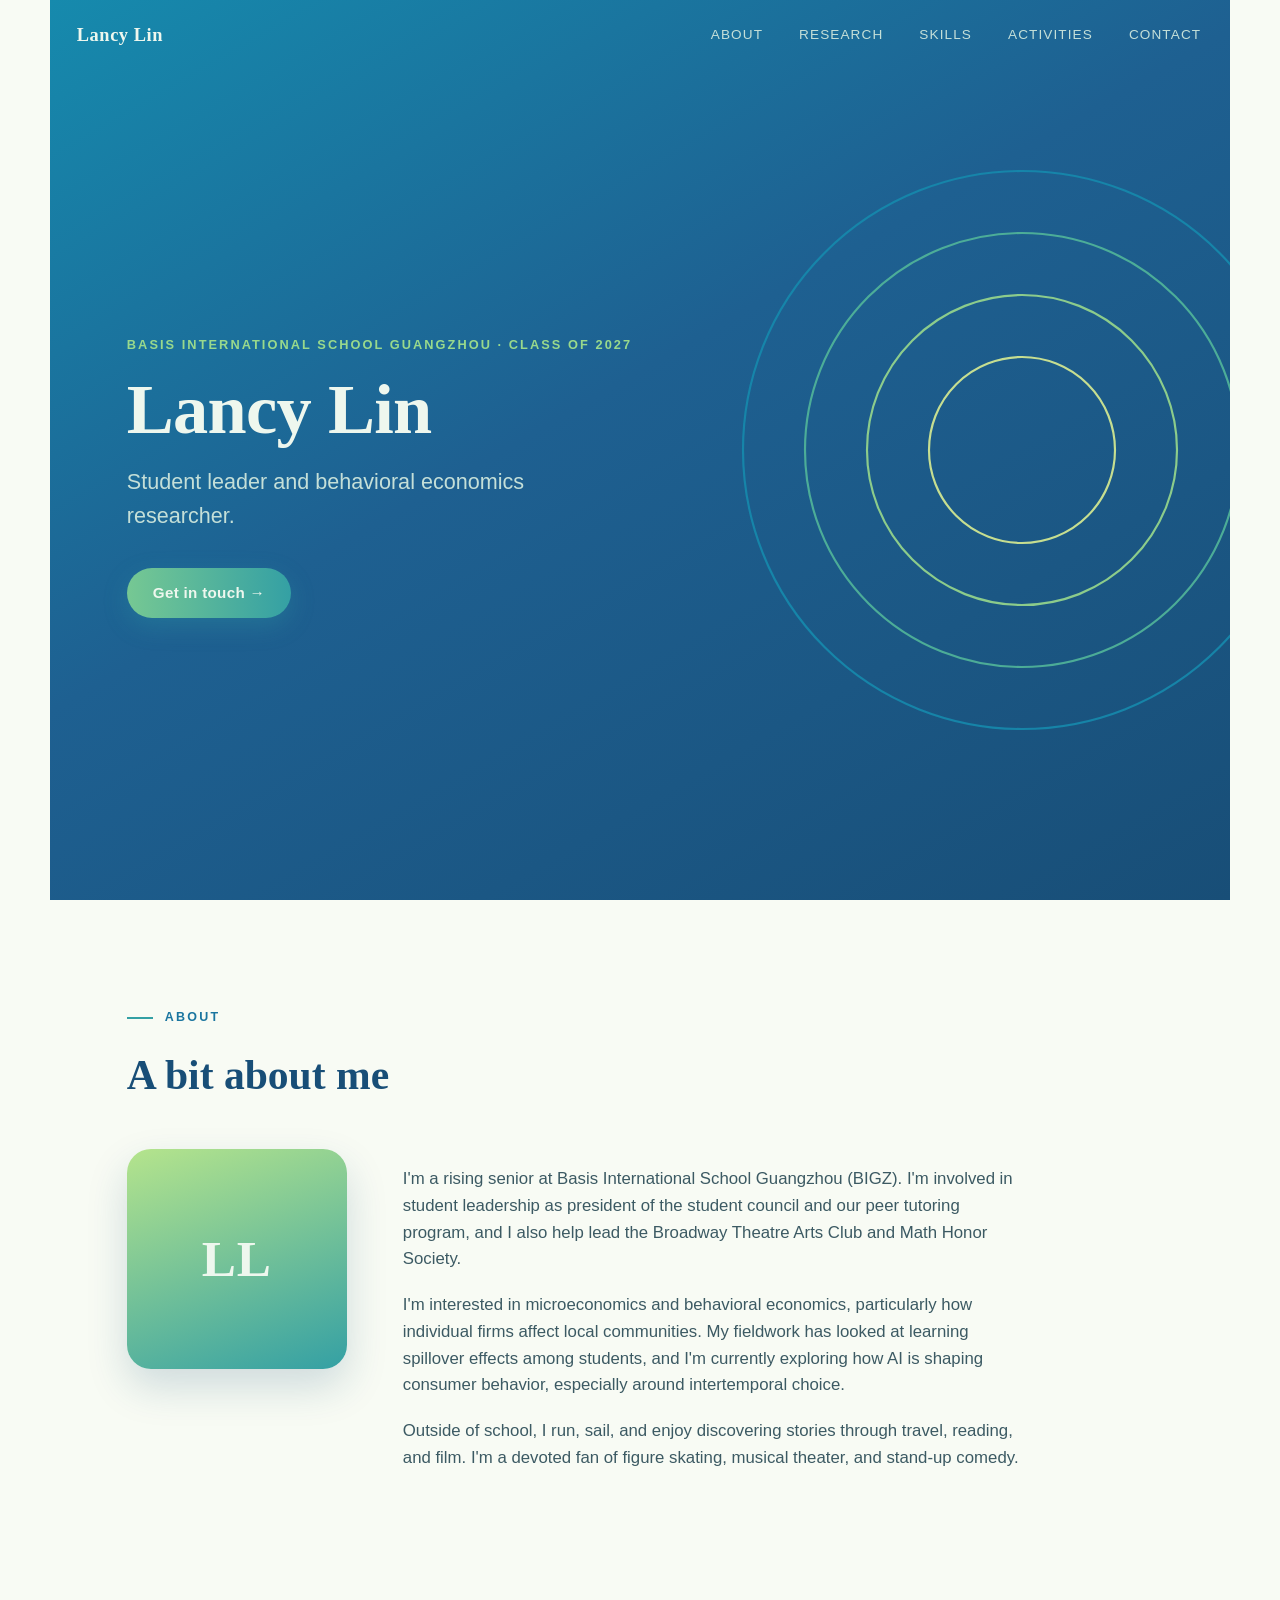
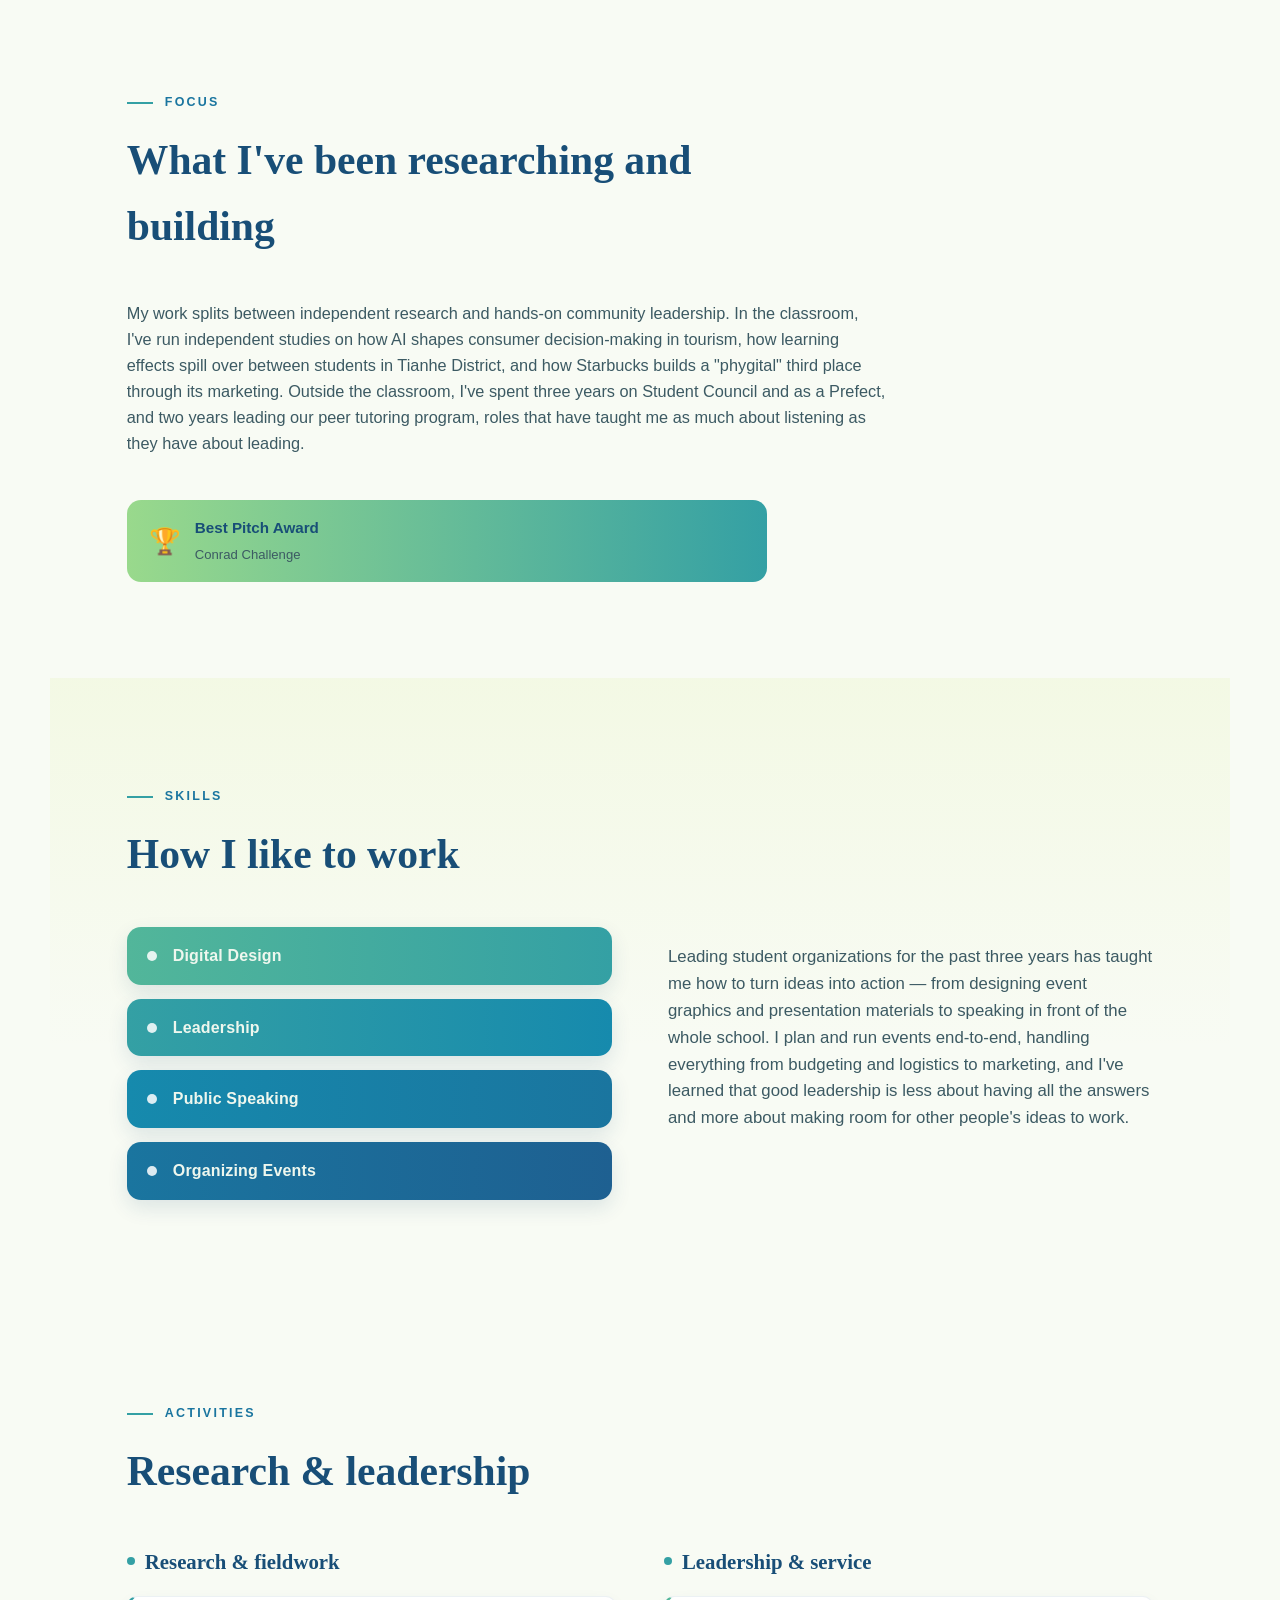
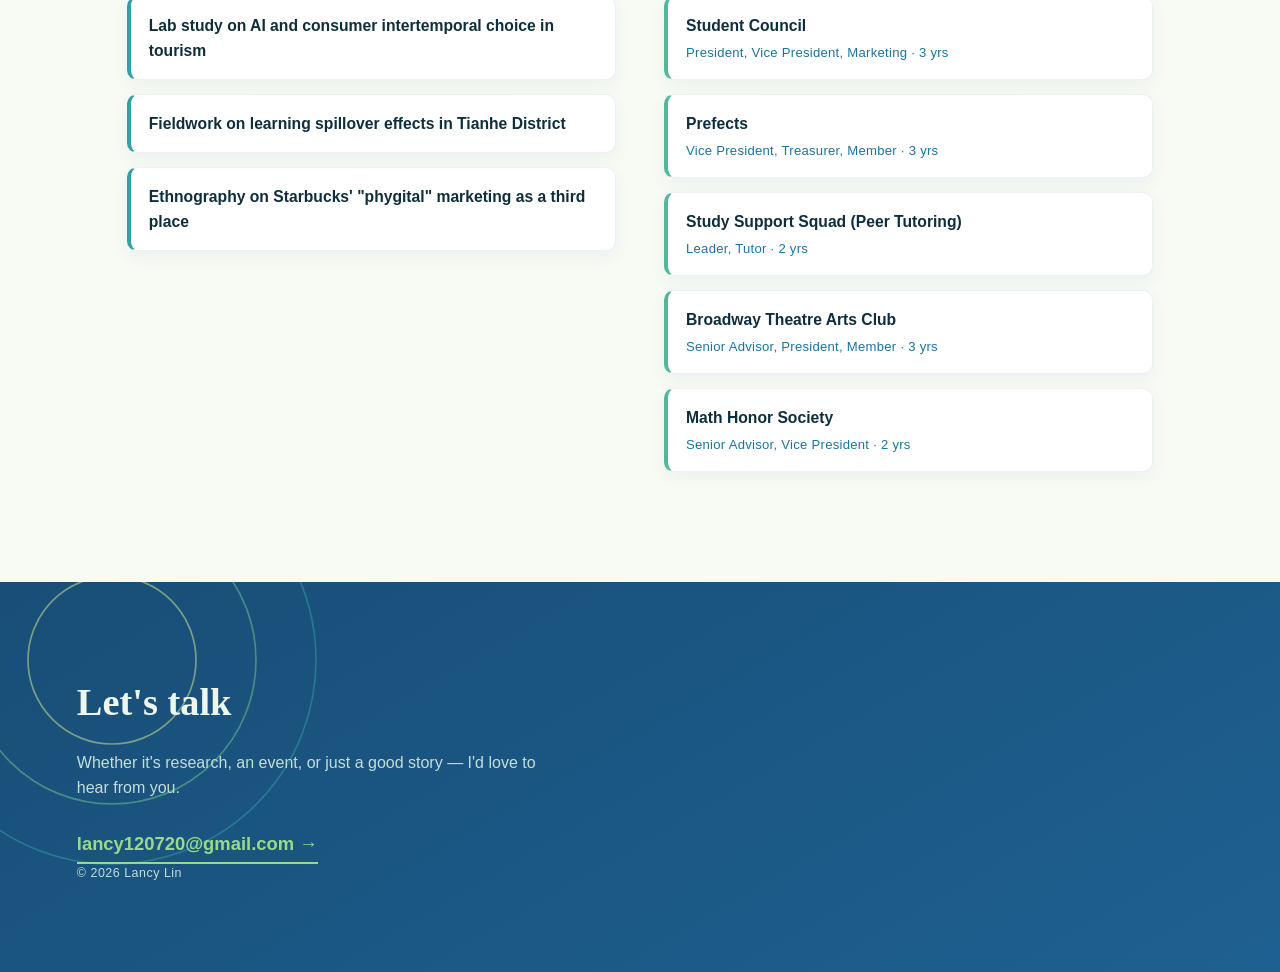
==== index.html @ 340cde4d "Add files via upload" ====
<!DOCTYPE html>
<html lang="en">
<head>
<meta charset="UTF-8">
<meta name="viewport" content="width=device-width, initial-scale=1.0">
<title>Lancy Lin</title>
<style>
  :root{
    --lime-1:#d9ed92;
    --lime-2:#b5e48c;
    --green-1:#99d98c;
    --green-2:#76c893;
    --green-3:#52b69a;
    --teal-1:#34a0a4;
    --teal-2:#168aad;
    --navy-1:#1a759f;
    --navy-2:#1e6091;
    --navy-3:#184e77;

    --bg-light:#f8fbf4;
    --text-dark:#0f2e3d;
    --text-soft:#3c5a63;
    --text-on-dark:#eef7ee;
    --text-on-dark-soft:#c4dfd8;

    --serif: Georgia, "Iowan Old Style", "Palatino Linotype", Palatino, "Times New Roman", serif;
    --sans: -apple-system, BlinkMacSystemFont, "Segoe UI", Roboto, "Helvetica Neue", Arial, sans-serif;
  }

  *{box-sizing:border-box;}
  html{scroll-behavior:smooth;}
  body{
    margin:0;
    font-family:var(--sans);
    color:var(--text-dark);
    background:var(--bg-light);
    line-height:1.6;
  }

  @media (prefers-reduced-motion: reduce){
    html{scroll-behavior:auto;}
    *{animation-duration:0.001ms !important; animation-iteration-count:1 !important; transition-duration:0.001ms !important;}
  }

  a{color:inherit;}

  /* ---------- Nav ---------- */
  header.site-nav{
    position:fixed;
    top:0; left:0; right:0;
    z-index:100;
    display:flex;
    align-items:center;
    justify-content:space-between;
    padding:18px 6vw;
    background:rgba(24,78,119,0);
    transition:background 0.35s ease, box-shadow 0.35s ease, padding 0.35s ease;
  }
  header.site-nav.scrolled{
    background:rgba(15,46,61,0.92);
    backdrop-filter:blur(6px);
    box-shadow:0 2px 18px rgba(0,0,0,0.15);
    padding:12px 6vw;
  }
  .nav-name{
    font-family:var(--serif);
    font-size:1.15rem;
    letter-spacing:0.03em;
    color:var(--text-on-dark);
    text-decoration:none;
    font-weight:700;
  }
  nav.nav-links{
    display:flex;
    gap:clamp(14px,2.5vw,32px);
  }
  nav.nav-links a{
    text-decoration:none;
    color:var(--text-on-dark-soft);
    font-size:0.85rem;
    letter-spacing:0.08em;
    text-transform:uppercase;
    padding:6px 2px;
    border-bottom:1px solid transparent;
    transition:color 0.25s ease, border-color 0.25s ease;
  }
  nav.nav-links a:hover, nav.nav-links a:focus-visible{
    color:var(--green-1);
    border-color:var(--green-1);
  }
  .nav-toggle{
    display:none;
    background:none;
    border:1px solid var(--text-on-dark-soft);
    color:var(--text-on-dark);
    border-radius:6px;
    padding:6px 10px;
    font-size:0.9rem;
    cursor:pointer;
  }

  /* ---------- Hero ---------- */
  .hero{
    position:relative;
    min-height:100vh;
    display:flex;
    align-items:center;
    overflow:hidden;
    background:linear-gradient(150deg, var(--teal-2) 0%, var(--navy-2) 45%, var(--navy-3) 100%);
    color:var(--text-on-dark);
    padding:120px 6vw 80px;
  }
  .ripple-field{
    position:absolute;
    right:-8vw;
    top:50%;
    transform:translateY(-50%);
    width:min(60vw, 620px);
    height:min(60vw, 620px);
    pointer-events:none;
    opacity:0.9;
  }
  .ripple-field svg{width:100%;height:100%;}
  .ripple{
    fill:none;
    stroke-width:1.4;
    transform-origin:center;
    animation:pulse 6s ease-in-out infinite;
  }
  @keyframes pulse{
    0%,100%{opacity:0.15; transform:scale(0.94);}
    50%{opacity:0.55; transform:scale(1.02);}
  }

  .hero-inner{
    position:relative;
    z-index:2;
    max-width:640px;
  }
  .eyebrow{
    font-size:0.8rem;
    letter-spacing:0.16em;
    text-transform:uppercase;
    color:var(--green-1);
    margin-bottom:18px;
    font-weight:600;
  }
  .hero h1{
    font-family:var(--serif);
    font-size:clamp(2.6rem, 6vw, 4.4rem);
    line-height:1.05;
    margin:0 0 18px;
    letter-spacing:-0.01em;
  }
  .hero .headline{
    font-size:clamp(1.05rem, 2vw, 1.35rem);
    color:var(--text-on-dark-soft);
    max-width:480px;
    margin:0 0 34px;
  }
  .hero-cta{
    display:inline-flex;
    align-items:center;
    gap:10px;
    background:linear-gradient(90deg, var(--green-2), var(--teal-1));
    color:var(--text-on-dark);
    text-decoration:none;
    font-weight:700;
    padding:13px 26px;
    border-radius:999px;
    font-size:0.95rem;
    letter-spacing:0.02em;
    transition:transform 0.25s ease, box-shadow 0.25s ease, background 0.25s ease;
    box-shadow:0 8px 24px rgba(52,160,164,0.28);
  }
  .hero-cta:hover, .hero-cta:focus-visible{
    background:linear-gradient(90deg, var(--teal-1), var(--navy-1));
    transform:translateY(-2px);
    box-shadow:0 12px 28px rgba(26,117,159,0.32);
  }

  /* ---------- Section shell ---------- */
  section{
    padding:96px 6vw;
    max-width:1180px;
    margin:0 auto;
  }
  .section-label{
    display:flex;
    align-items:center;
    gap:12px;
    font-size:0.78rem;
    letter-spacing:0.18em;
    text-transform:uppercase;
    color:var(--navy-1);
    font-weight:700;
    margin-bottom:14px;
  }
  .section-label::before{
    content:"";
    width:26px;
    height:2px;
    background:var(--teal-1);
    display:inline-block;
  }
  h2.section-title{
    font-family:var(--serif);
    font-size:clamp(1.9rem, 3.4vw, 2.6rem);
    margin:0 0 40px;
    color:var(--navy-3);
    max-width:640px;
  }

  .reveal{
    opacity:0;
    transform:translateY(22px);
    transition:opacity 0.7s ease, transform 0.7s ease;
  }
  .reveal.is-visible{
    opacity:1;
    transform:translateY(0);
  }

  /* ---------- About ---------- */
  .about-grid{
    display:grid;
    grid-template-columns:220px 1fr;
    gap:56px;
    align-items:start;
  }
  .photo-wrap{
    width:220px;
    height:220px;
    border-radius:24px;
    overflow:hidden;
    background:linear-gradient(160deg, var(--lime-2), var(--teal-1));
    position:relative;
    box-shadow:0 18px 40px rgba(24,78,119,0.18);
  }
  .photo-wrap img{
    width:100%;
    height:100%;
    object-fit:cover;
    display:block;
  }
  .photo-fallback{
    position:absolute;
    inset:0;
    display:flex;
    align-items:center;
    justify-content:center;
    font-family:var(--serif);
    font-size:3.2rem;
    font-weight:700;
    color:var(--text-on-dark);
    letter-spacing:0.02em;
  }
  .about-text p{
    color:var(--text-soft);
    font-size:1.05rem;
    max-width:620px;
  }
  .about-text p + p{margin-top:1.1em;}

  /* ---------- Skills ---------- */
  .skills-section{
    background:linear-gradient(180deg, rgba(217,237,146,0.16), rgba(217,237,146,0) 60%);
  }
  .skills-layout{
    display:grid;
    grid-template-columns:1fr 1fr;
    gap:56px;
    align-items:start;
  }
  .skill-chips{
    display:flex;
    flex-direction:column;
    gap:14px;
  }
  .skill-chip{
    display:flex;
    align-items:center;
    gap:16px;
    padding:16px 20px;
    border-radius:14px;
    color:var(--text-on-dark);
    font-weight:700;
    font-size:1rem;
    letter-spacing:0.01em;
    box-shadow:0 8px 20px rgba(24,78,119,0.12);
  }
  .skill-chip span.dot{
    width:10px;height:10px;border-radius:50%;
    background:rgba(255,255,255,0.85);
    flex-shrink:0;
  }
  .skill-chip:nth-child(1){background:linear-gradient(90deg, var(--green-3), var(--teal-1));}
  .skill-chip:nth-child(2){background:linear-gradient(90deg, var(--teal-1), var(--teal-2));}
  .skill-chip:nth-child(3){background:linear-gradient(90deg, var(--teal-2), var(--navy-1));}
  .skill-chip:nth-child(4){background:linear-gradient(90deg, var(--navy-1), var(--navy-2));}

  /* ---------- Research & Activities ---------- */
  .activities-cols{
    display:grid;
    grid-template-columns:1fr 1fr;
    gap:48px;
  }
  .activity-group h3{
    font-family:var(--serif);
    font-size:1.3rem;
    color:var(--navy-3);
    margin:0 0 18px;
    display:flex;
    align-items:center;
    gap:10px;
  }
  .activity-group h3::before{
    content:"";
    width:8px;height:8px;
    border-radius:50%;
    background:var(--teal-1);
    display:inline-block;
  }
  .activity-card{
    background:#fff;
    border:1px solid rgba(24,78,119,0.08);
    border-left:4px solid var(--teal-1);
    border-radius:10px;
    padding:16px 18px;
    margin-bottom:14px;
    box-shadow:0 6px 16px rgba(24,78,119,0.06);
  }
  .activity-card .title{
    font-weight:700;
    color:var(--text-dark);
    font-size:0.98rem;
  }
  .activity-card .meta{
    font-size:0.82rem;
    color:var(--navy-1);
    margin-top:4px;
    letter-spacing:0.02em;
  }
  .activities-cols .activity-group:nth-child(2) .activity-card{
    border-left-color:var(--green-3);
  }

  .badge-row{
    margin-top:36px;
    display:flex;
    align-items:center;
    gap:14px;
    background:linear-gradient(90deg, var(--green-1), var(--teal-1));
    padding:16px 22px;
    border-radius:14px;
    max-width:640px;
  }
  .badge-row .icon{
    font-size:1.6rem;
  }
  .badge-row .text strong{display:block; font-size:0.95rem; color:var(--navy-3);}
  .badge-row .text span{font-size:0.82rem; color:var(--text-soft);}

  .activities-narrative{
    color:var(--text-soft);
    font-size:1.02rem;
    max-width:760px;
    margin-bottom:44px;
  }

  /* ---------- Contact ---------- */
  footer.contact{
    background:linear-gradient(150deg, var(--navy-3), var(--navy-2));
    color:var(--text-on-dark);
    padding:90px 6vw 60px;
    position:relative;
    overflow:hidden;
  }
  footer.contact .ripple-field{
    right:auto;
    left:-10vw;
    top:20%;
    opacity:0.5;
    width:min(46vw,480px);
    height:min(46vw,480px);
  }
  .contact-inner{
    position:relative;
    z-index:2;
    max-width:640px;
  }
  footer.contact h2{
    font-family:var(--serif);
    font-size:clamp(1.8rem,3.5vw,2.4rem);
    margin:0 0 16px;
  }
  footer.contact p{
    color:var(--text-on-dark-soft);
    margin:0 0 28px;
    max-width:460px;
  }
  .email-link{
    display:inline-flex;
    align-items:center;
    gap:10px;
    font-size:1.15rem;
    font-weight:700;
    text-decoration:none;
    color:var(--green-1);
    border-bottom:2px solid var(--green-1);
    padding-bottom:4px;
    transition:color 0.25s ease, border-color 0.25s ease;
  }
  .email-link:hover, .email-link:focus-visible{
    color:var(--green-2);
    border-color:var(--green-2);
  }
  .footer-note{
    margin-top:56px;
    font-size:0.78rem;
    color:rgba(238,247,238,0.5);
    letter-spacing:0.04em;
  }

  /* ---------- Responsive ---------- */
  @media (max-width:820px){
    nav.nav-links{
      position:fixed;
      top:0; right:0;
      height:100vh;
      width:min(78vw,300px);
      background:rgba(15,46,61,0.98);
      flex-direction:column;
      justify-content:center;
      align-items:flex-start;
      gap:26px;
      padding:40px;
      transform:translateX(100%);
      transition:transform 0.35s ease;
    }
    nav.nav-links.open{transform:translateX(0);}
    nav.nav-links a{font-size:1rem;}
    .nav-toggle{display:inline-block;}
    .about-grid, .skills-layout, .activities-cols{
      grid-template-columns:1fr;
    }
    .photo-wrap{width:160px;height:160px;}
    section{padding:72px 6vw;}
  }
</style>
</head>
<body>

<header class="site-nav" id="siteNav">
  <a href="#top" class="nav-name">Lancy Lin</a>
  <button class="nav-toggle" id="navToggle" aria-label="Toggle navigation" aria-expanded="false">Menu</button>
  <nav class="nav-links" id="navLinks">
    <a href="#about">About</a>
    <a href="#research">Research</a>
    <a href="#skills">Skills</a>
    <a href="#activities">Activities</a>
    <a href="#contact">Contact</a>
  </nav>
</header>

<section class="hero" id="top">
  <div class="ripple-field" aria-hidden="true">
    <svg viewBox="0 0 400 400">
      <circle class="ripple" cx="200" cy="200" r="60" stroke="#d9ed92" style="animation-delay:0s"></circle>
      <circle class="ripple" cx="200" cy="200" r="100" stroke="#99d98c" style="animation-delay:0.6s"></circle>
      <circle class="ripple" cx="200" cy="200" r="140" stroke="#52b69a" style="animation-delay:1.2s"></circle>
      <circle class="ripple" cx="200" cy="200" r="180" stroke="#168aad" style="animation-delay:1.8s"></circle>
    </svg>
  </div>
  <div class="hero-inner">
    <p class="eyebrow">Basis International School Guangzhou &middot; Class of 2027</p>
    <h1>Lancy Lin</h1>
    <p class="headline">Student leader and behavioral economics researcher.</p>
    <a class="hero-cta" href="#contact">Get in touch &rarr;</a>
  </div>
</section>

<section id="about">
  <p class="section-label reveal">About</p>
  <h2 class="section-title reveal">A bit about me</h2>
  <div class="about-grid reveal">
    <div class="photo-wrap">
      <img id="profilePhoto" src="photo.jpg" alt="Photo of Lancy Lin"
        onerror="this.style.display='none'; document.getElementById('photoFallback').style.display='flex';">
      <div class="photo-fallback" id="photoFallback" style="display:none;">LL</div>
    </div>
    <div class="about-text">
      <p>I'm a rising senior at Basis International School Guangzhou (BIGZ). I'm involved in student leadership as president of the student council and our peer tutoring program, and I also help lead the Broadway Theatre Arts Club and Math Honor Society.</p>
      <p>I'm interested in microeconomics and behavioral economics, particularly how individual firms affect local communities. My fieldwork has looked at learning spillover effects among students, and I'm currently exploring how AI is shaping consumer behavior, especially around intertemporal choice.</p>
      <p>Outside of school, I run, sail, and enjoy discovering stories through travel, reading, and film. I'm a devoted fan of figure skating, musical theater, and stand-up comedy.</p>
    </div>
  </div>
</section>

<section id="research">
  <p class="section-label reveal">Focus</p>
  <h2 class="section-title reveal">What I've been researching and building</h2>
  <p class="activities-narrative reveal">My work splits between independent research and hands-on community leadership. In the classroom, I've run independent studies on how AI shapes consumer decision-making in tourism, how learning effects spill over between students in Tianhe District, and how Starbucks builds a "phygital" third place through its marketing. Outside the classroom, I've spent three years on Student Council and as a Prefect, and two years leading our peer tutoring program, roles that have taught me as much about listening as they have about leading.</p>
  <div class="badge-row reveal">
    <span class="icon">&#127942;</span>
    <span class="text"><strong>Best Pitch Award</strong><span>Conrad Challenge</span></span>
  </div>
</section>

<section id="skills" class="skills-section">
  <p class="section-label reveal">Skills</p>
  <h2 class="section-title reveal">How I like to work</h2>
  <div class="skills-layout reveal">
    <div class="skill-chips">
      <div class="skill-chip"><span class="dot"></span>Digital Design</div>
      <div class="skill-chip"><span class="dot"></span>Leadership</div>
      <div class="skill-chip"><span class="dot"></span>Public Speaking</div>
      <div class="skill-chip"><span class="dot"></span>Organizing Events</div>
    </div>
    <div class="about-text">
      <p>Leading student organizations for the past three years has taught me how to turn ideas into action &mdash; from designing event graphics and presentation materials to speaking in front of the whole school. I plan and run events end-to-end, handling everything from budgeting and logistics to marketing, and I've learned that good leadership is less about having all the answers and more about making room for other people's ideas to work.</p>
    </div>
  </div>
</section>

<section id="activities">
  <p class="section-label reveal">Activities</p>
  <h2 class="section-title reveal">Research &amp; leadership</h2>
  <div class="activities-cols reveal">
    <div class="activity-group">
      <h3>Research &amp; fieldwork</h3>
      <div class="activity-card">
        <div class="title">Lab study on AI and consumer intertemporal choice in tourism</div>
      </div>
      <div class="activity-card">
        <div class="title">Fieldwork on learning spillover effects in Tianhe District</div>
      </div>
      <div class="activity-card">
        <div class="title">Ethnography on Starbucks' "phygital" marketing as a third place</div>
      </div>
    </div>
    <div class="activity-group">
      <h3>Leadership &amp; service</h3>
      <div class="activity-card">
        <div class="title">Student Council</div>
        <div class="meta">President, Vice President, Marketing &middot; 3 yrs</div>
      </div>
      <div class="activity-card">
        <div class="title">Prefects</div>
        <div class="meta">Vice President, Treasurer, Member &middot; 3 yrs</div>
      </div>
      <div class="activity-card">
        <div class="title">Study Support Squad (Peer Tutoring)</div>
        <div class="meta">Leader, Tutor &middot; 2 yrs</div>
      </div>
      <div class="activity-card">
        <div class="title">Broadway Theatre Arts Club</div>
        <div class="meta">Senior Advisor, President, Member &middot; 3 yrs</div>
      </div>
      <div class="activity-card">
        <div class="title">Math Honor Society</div>
        <div class="meta">Senior Advisor, Vice President &middot; 2 yrs</div>
      </div>
    </div>
  </div>
</section>

<footer class="contact" id="contact">
  <div class="ripple-field" aria-hidden="true">
    <svg viewBox="0 0 400 400">
      <circle class="ripple" cx="200" cy="200" r="70" stroke="#d9ed92" style="animation-delay:0.3s"></circle>
      <circle class="ripple" cx="200" cy="200" r="120" stroke="#76c893" style="animation-delay:0.9s"></circle>
      <circle class="ripple" cx="200" cy="200" r="170" stroke="#34a0a4" style="animation-delay:1.5s"></circle>
    </svg>
  </div>
  <div class="contact-inner">
    <h2>Let's talk</h2>
    <p>Whether it's research, an event, or just a good story &mdash; I'd love to hear from you.</p>
    <a class="email-link" href="mailto:lancy120720@gmail.com">lancy120720@gmail.com &rarr;</a>
    <p class="footer-note">&copy; 2026 Lancy Lin</p>
  </div>
</footer>

<script>
  // Nav scroll state
  var nav = document.getElementById('siteNav');
  window.addEventListener('scroll', function(){
    if(window.scrollY > 40){
      nav.classList.add('scrolled');
    } else {
      nav.classList.remove('scrolled');
    }
  });

  // Mobile nav toggle
  var toggle = document.getElementById('navToggle');
  var links = document.getElementById('navLinks');
  toggle.addEventListener('click', function(){
    var isOpen = links.classList.toggle('open');
    toggle.setAttribute('aria-expanded', isOpen ? 'true' : 'false');
  });
  links.querySelectorAll('a').forEach(function(a){
    a.addEventListener('click', function(){
      links.classList.remove('open');
      toggle.setAttribute('aria-expanded', 'false');
    });
  });

  // Scroll reveal
  var reveals = document.querySelectorAll('.reveal');
  if('IntersectionObserver' in window){
    var observer = new IntersectionObserver(function(entries){
      entries.forEach(function(entry){
        if(entry.isIntersecting){
          entry.target.classList.add('is-visible');
          observer.unobserve(entry.target);
        }
      });
    }, {threshold:0.15});
    reveals.forEach(function(el){ observer.observe(el); });
  } else {
    reveals.forEach(function(el){ el.classList.add('is-visible'); });
  }
</script>

</body>
</html>
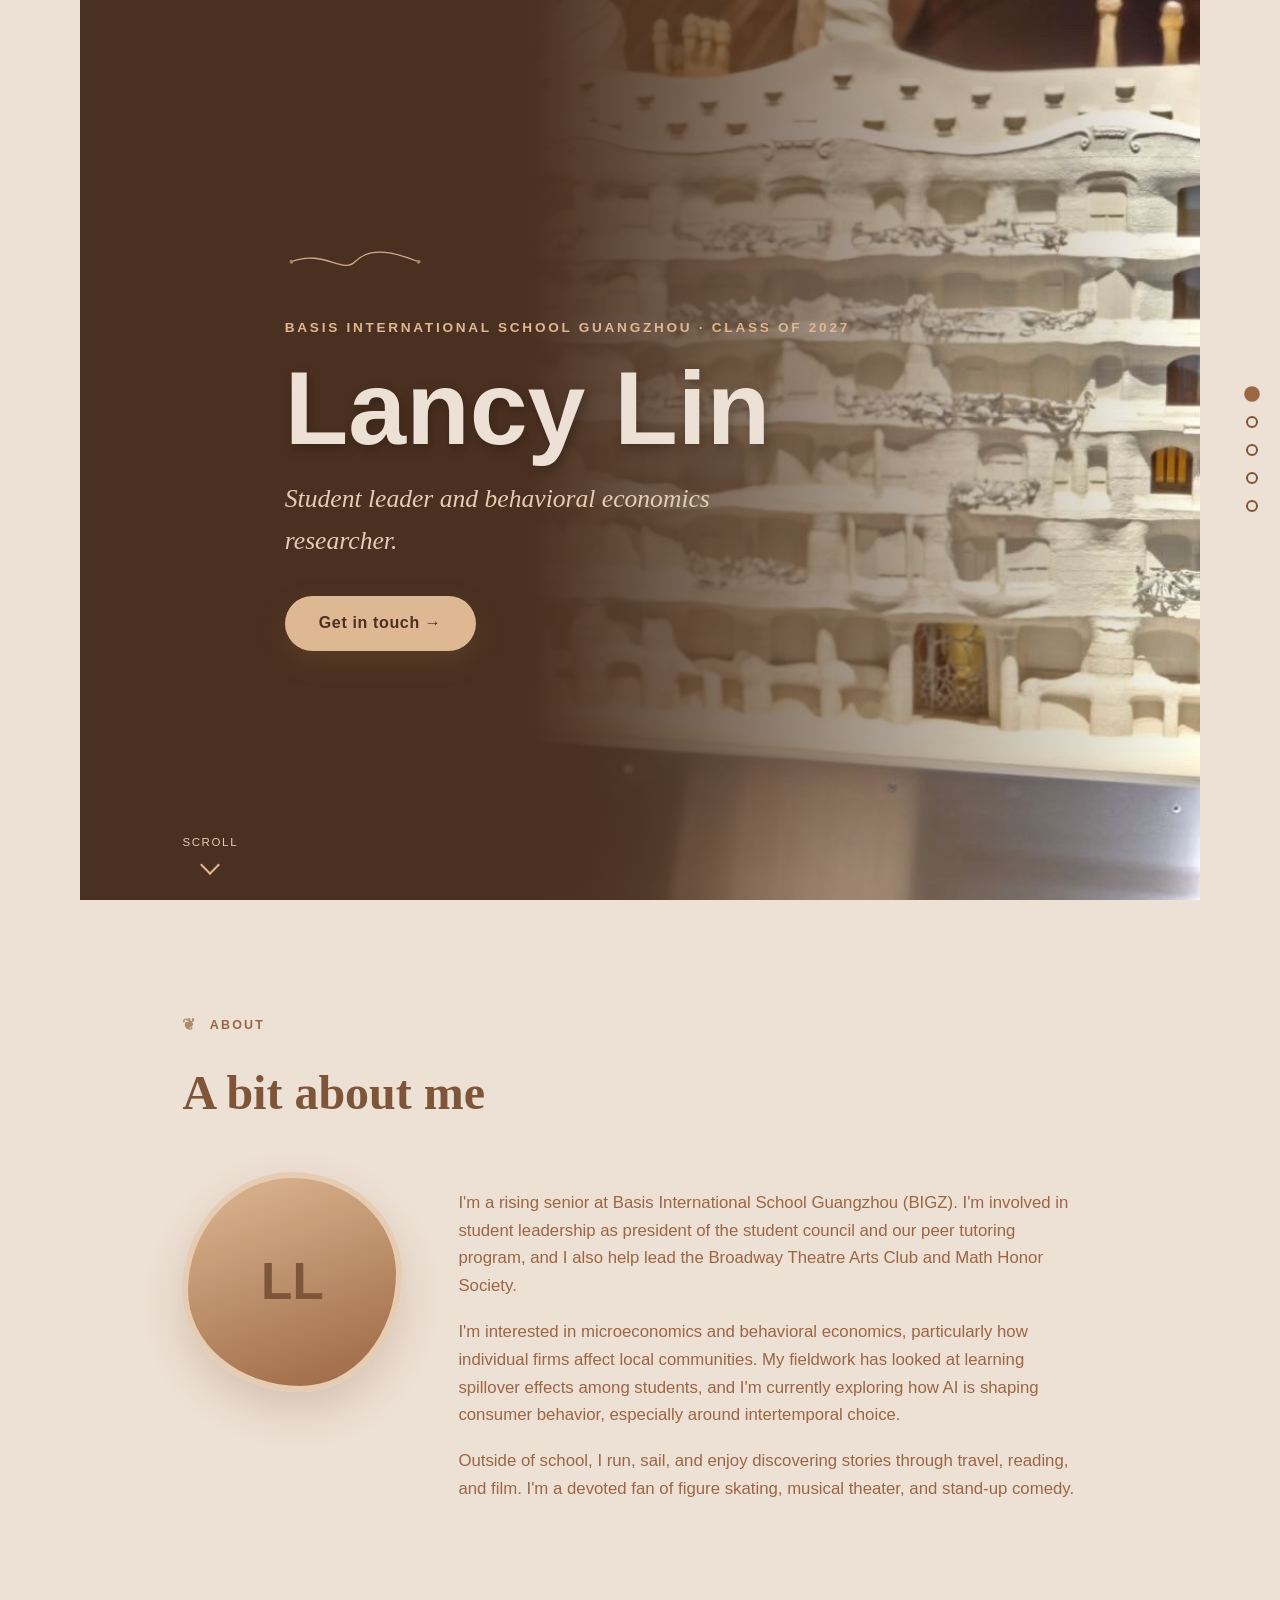
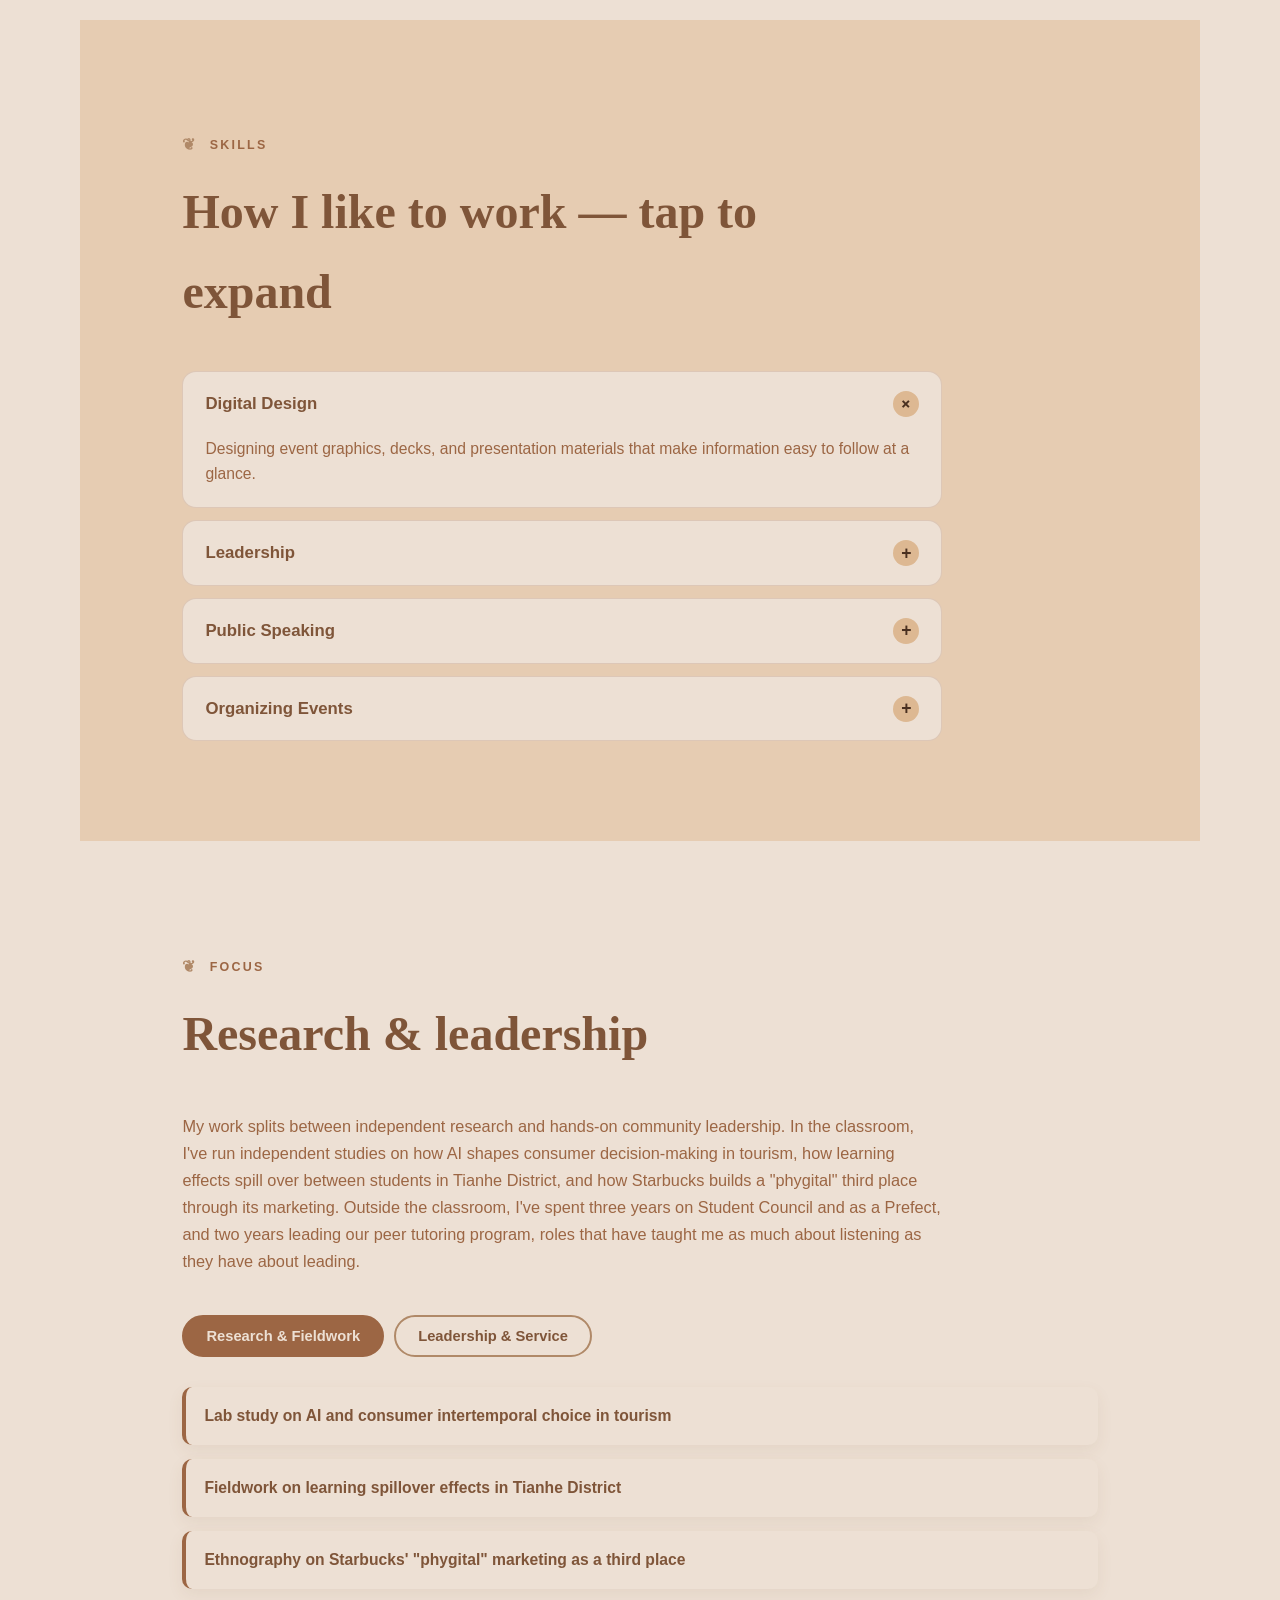
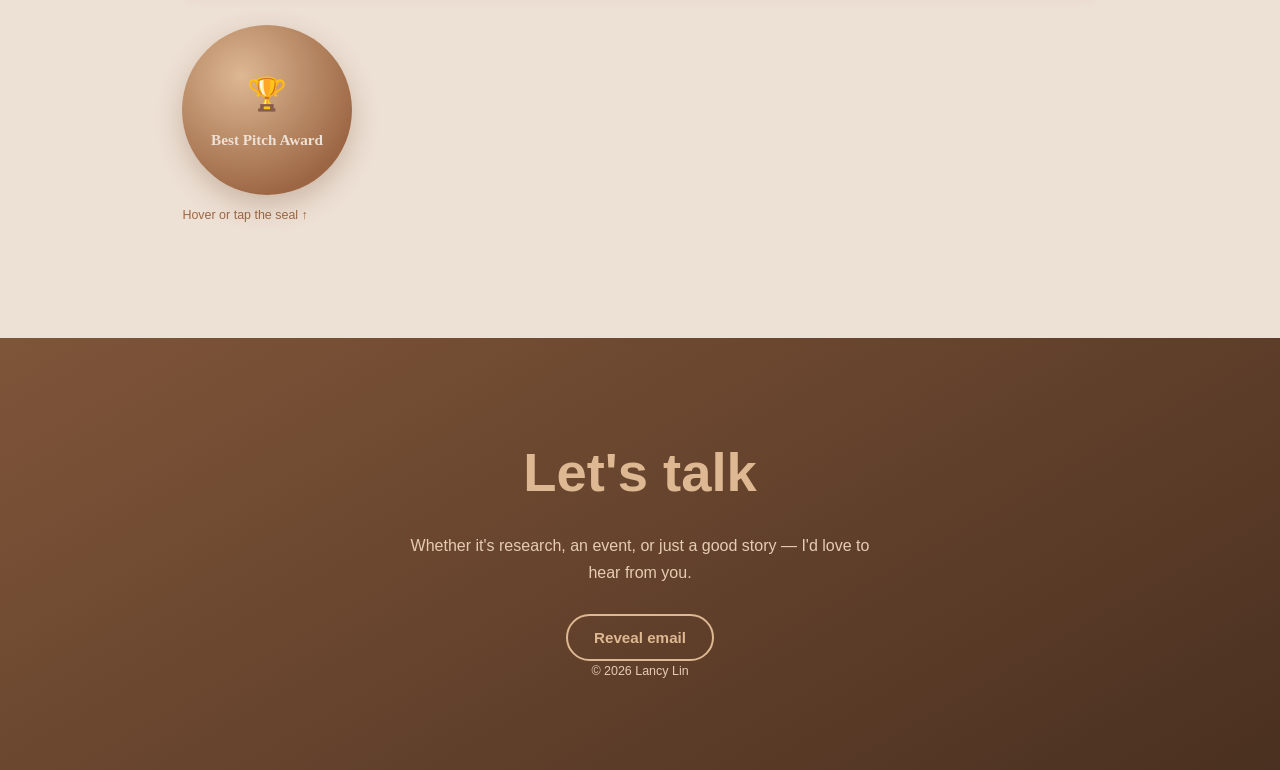
==== commit 57dfbf92: "Add files via upload" ====
--- a/index.html
+++ b/index.html
@@ -3,481 +3,436 @@
 <head>
 <meta charset="UTF-8">
 <meta name="viewport" content="width=device-width, initial-scale=1.0">
-<title>Lancy Lin</title>
+<title>Lancy Lin - Portfolio</title>
 <style>
-  :root{
-    --lime-1:#d9ed92;
-    --lime-2:#b5e48c;
-    --green-1:#99d98c;
-    --green-2:#76c893;
-    --green-3:#52b69a;
-    --teal-1:#34a0a4;
-    --teal-2:#168aad;
-    --navy-1:#1a759f;
-    --navy-2:#1e6091;
-    --navy-3:#184e77;
-
-    --bg-light:#f8fbf4;
-    --text-dark:#0f2e3d;
-    --text-soft:#3c5a63;
-    --text-on-dark:#eef7ee;
-    --text-on-dark-soft:#c4dfd8;
-
-    --serif: Georgia, "Iowan Old Style", "Palatino Linotype", Palatino, "Times New Roman", serif;
+  :root {
+    /* Color Scheme */
+    --cream: #ede0d4;
+    --parchment: #e6ccb2;
+    --gold: #ddb892;
+    --amber: #b08968;
+    --rust: #9c6644;
+    --clay: #7f5539;
+    --espresso: #7f5539; 
+    --espresso-2: #4a3020; /* Dark brown for the background blend */
+
+    --text-dark: #7f5539;
+    --text-soft: #9c6644;
+    --text-on-dark: #ede0d4;
+    --text-on-dark-soft: #e6ccb2;
+
+    --formal: "Palatino Linotype", "Book Antiqua", Palatino, Georgia, serif;
     --sans: -apple-system, BlinkMacSystemFont, "Segoe UI", Roboto, "Helvetica Neue", Arial, sans-serif;
   }
 
-  *{box-sizing:border-box;}
-  html{scroll-behavior:smooth;}
-  body{
-    margin:0;
-    font-family:var(--sans);
-    color:var(--text-dark);
-    background:var(--bg-light);
-    line-height:1.6;
-  }
-
+  * { box-sizing: border-box; }
+  html { scroll-behavior: smooth; }
+  body {
+    margin: 0;
+    font-family: var(--sans);
+    color: var(--text-dark);
+    background: var(--cream);
+    line-height: 1.65;
+  }
   @media (prefers-reduced-motion: reduce){
-    html{scroll-behavior:auto;}
-    *{animation-duration:0.001ms !important; animation-iteration-count:1 !important; transition-duration:0.001ms !important;}
-  }
-
-  a{color:inherit;}
-
-  /* ---------- Nav ---------- */
-  header.site-nav{
-    position:fixed;
-    top:0; left:0; right:0;
-    z-index:100;
-    display:flex;
-    align-items:center;
-    justify-content:space-between;
-    padding:18px 6vw;
-    background:rgba(24,78,119,0);
-    transition:background 0.35s ease, box-shadow 0.35s ease, padding 0.35s ease;
-  }
-  header.site-nav.scrolled{
-    background:rgba(15,46,61,0.92);
-    backdrop-filter:blur(6px);
-    box-shadow:0 2px 18px rgba(0,0,0,0.15);
-    padding:12px 6vw;
-  }
-  .nav-name{
-    font-family:var(--serif);
-    font-size:1.15rem;
-    letter-spacing:0.03em;
-    color:var(--text-on-dark);
-    text-decoration:none;
-    font-weight:700;
-  }
-  nav.nav-links{
-    display:flex;
-    gap:clamp(14px,2.5vw,32px);
-  }
-  nav.nav-links a{
-    text-decoration:none;
-    color:var(--text-on-dark-soft);
-    font-size:0.85rem;
-    letter-spacing:0.08em;
-    text-transform:uppercase;
-    padding:6px 2px;
-    border-bottom:1px solid transparent;
-    transition:color 0.25s ease, border-color 0.25s ease;
-  }
-  nav.nav-links a:hover, nav.nav-links a:focus-visible{
-    color:var(--green-1);
-    border-color:var(--green-1);
-  }
-  .nav-toggle{
-    display:none;
-    background:none;
-    border:1px solid var(--text-on-dark-soft);
-    color:var(--text-on-dark);
-    border-radius:6px;
-    padding:6px 10px;
-    font-size:0.9rem;
-    cursor:pointer;
+    html { scroll-behavior: auto; }
+    * { animation-duration: 0.001ms !important; animation-iteration-count: 1 !important; transition-duration: 0.001ms !important; }
+  }
+  a { color: inherit; }
+  button { font-family: inherit; }
+
+  /* ---------- Side dot nav ---------- */
+  .dot-nav {
+    position: fixed;
+    right: 22px;
+    top: 50%;
+    transform: translateY(-50%);
+    z-index: 100;
+    display: flex;
+    flex-direction: column;
+    gap: 16px;
+  }
+  .dot-nav button {
+    width: 12px; height: 12px;
+    border-radius: 50%;
+    border: 2px solid var(--clay);
+    background: transparent;
+    padding: 0;
+    cursor: pointer;
+    transition: background 0.3s ease, transform 0.3s ease, border-color 0.3s ease;
+    position: relative;
+  }
+  .dot-nav button::after {
+    content: attr(data-label);
+    position: absolute;
+    right: 22px;
+    top: 50%;
+    transform: translateY(-50%);
+    font-size: 0.72rem;
+    letter-spacing: 0.08em;
+    text-transform: uppercase;
+    color: var(--cream);
+    background: var(--clay);
+    padding: 4px 10px;
+    border-radius: 6px;
+    white-space: nowrap;
+    opacity: 0;
+    pointer-events: none;
+    transition: opacity 0.2s ease;
+    box-shadow: 0 4px 12px rgba(127, 85, 57, 0.2);
+  }
+  .dot-nav button:hover::after { opacity: 1; }
+  .dot-nav button.active {
+    background: var(--rust);
+    border-color: var(--rust);
+    transform: scale(1.3);
+  }
+  @media (max-width: 720px){
+    .dot-nav { display: none; }
   }
 
   /* ---------- Hero ---------- */
-  .hero{
-    position:relative;
-    min-height:100vh;
-    display:flex;
-    align-items:center;
-    overflow:hidden;
-    background:linear-gradient(150deg, var(--teal-2) 0%, var(--navy-2) 45%, var(--navy-3) 100%);
-    color:var(--text-on-dark);
-    padding:120px 6vw 80px;
-  }
-  .ripple-field{
-    position:absolute;
-    right:-8vw;
-    top:50%;
-    transform:translateY(-50%);
-    width:min(60vw, 620px);
-    height:min(60vw, 620px);
-    pointer-events:none;
-    opacity:0.9;
-  }
-  .ripple-field svg{width:100%;height:100%;}
-  .ripple{
-    fill:none;
-    stroke-width:1.4;
-    transform-origin:center;
-    animation:pulse 6s ease-in-out infinite;
-  }
-  @keyframes pulse{
-    0%,100%{opacity:0.15; transform:scale(0.94);}
-    50%{opacity:0.55; transform:scale(1.02);}
-  }
-
-  .hero-inner{
-    position:relative;
-    z-index:2;
-    max-width:640px;
-  }
-  .eyebrow{
-    font-size:0.8rem;
-    letter-spacing:0.16em;
-    text-transform:uppercase;
-    color:var(--green-1);
-    margin-bottom:18px;
-    font-weight:600;
-  }
-  .hero h1{
-    font-family:var(--serif);
-    font-size:clamp(2.6rem, 6vw, 4.4rem);
-    line-height:1.05;
-    margin:0 0 18px;
-    letter-spacing:-0.01em;
-  }
-  .hero .headline{
-    font-size:clamp(1.05rem, 2vw, 1.35rem);
-    color:var(--text-on-dark-soft);
-    max-width:480px;
-    margin:0 0 34px;
-  }
-  .hero-cta{
-    display:inline-flex;
-    align-items:center;
-    gap:10px;
-    background:linear-gradient(90deg, var(--green-2), var(--teal-1));
-    color:var(--text-on-dark);
-    text-decoration:none;
-    font-weight:700;
-    padding:13px 26px;
-    border-radius:999px;
-    font-size:0.95rem;
-    letter-spacing:0.02em;
-    transition:transform 0.25s ease, box-shadow 0.25s ease, background 0.25s ease;
-    box-shadow:0 8px 24px rgba(52,160,164,0.28);
-  }
-  .hero-cta:hover, .hero-cta:focus-visible{
-    background:linear-gradient(90deg, var(--teal-1), var(--navy-1));
-    transform:translateY(-2px);
-    box-shadow:0 12px 28px rgba(26,117,159,0.32);
+  .hero {
+    position: relative;
+    min-height: 100vh;
+    display: flex;
+    align-items: center;
+    justify-content: flex-start; 
+    text-align: left; 
+    overflow: hidden;
+    background-color: var(--espresso-2); /* Solid dark brown base */
+    /* Blends from solid dark brown on the left, fading out to reveal the image on the right */
+    background-image: 
+      linear-gradient(90deg, var(--espresso-2) 0%, var(--espresso-2) 40%, rgba(74, 48, 32, 0) 100%),
+      url('photo2.jpg');
+    background-size: cover;
+    background-position: center right; /* Anchors the placeholder image to the right */
+  }
+  .hero-inner {
+    position: relative;
+    z-index: 2;
+    max-width: 800px;
+    padding: 0 8vw;
+  }
+  .hero-flourish {
+    width: 140px;
+    margin: 0 0 20px 0;
+    opacity: 0.9;
+  }
+  .eyebrow {
+    font-size: 0.85rem;
+    letter-spacing: 0.2em;
+    text-transform: uppercase;
+    color: var(--gold);
+    margin-bottom: 12px;
+    font-weight: 700;
+  }
+  .hero h1 {
+    font-family: var(--sans); /* Bolded, regular (sans-serif) font */
+    font-size: clamp(3.5rem, 9vw, 6.5rem);
+    line-height: 1.1;
+    margin: 0 0 12px;
+    font-weight: 800; /* Extra bold */
+    color: var(--cream);
+    text-shadow: 2px 4px 12px rgba(0, 0, 0, 0.25);
+  }
+  .hero-sub {
+    font-family: var(--formal);
+    font-style: italic;
+    font-size: clamp(1.1rem, 2.5vw, 1.6rem);
+    color: var(--parchment);
+    max-width: 500px;
+    margin: 0 0 34px 0;
+  }
+  .hero-cta {
+    display: inline-flex;
+    align-items: center;
+    gap: 10px;
+    background: var(--gold);
+    color: var(--espresso-2);
+    text-decoration: none;
+    font-weight: 700;
+    padding: 14px 34px;
+    border-radius: 999px;
+    font-size: 1rem;
+    letter-spacing: 0.04em;
+    box-shadow: 0 10px 26px rgba(127, 85, 57, 0.3);
+    transition: transform 0.25s ease, box-shadow 0.25s ease, background 0.25s ease;
+  }
+  .hero-cta:hover, .hero-cta:focus-visible {
+    transform: translateY(-2px);
+    background: var(--cream);
+    box-shadow: 0 14px 30px rgba(127, 85, 57, 0.4);
+  }
+  .scroll-cue {
+    position: absolute;
+    bottom: 28px;
+    left: 8vw; 
+    color: var(--parchment);
+    font-size: 0.72rem;
+    letter-spacing: 0.14em;
+    text-transform: uppercase;
+    display: flex;
+    flex-direction: column;
+    align-items: center;
+    gap: 6px;
+  }
+  .scroll-cue .arrow {
+    width: 14px; height: 14px;
+    border-right: 2px solid var(--gold);
+    border-bottom: 2px solid var(--gold);
+    transform: rotate(45deg);
+    animation: bob 1.8s ease-in-out infinite;
+  }
+  @keyframes bob {
+    0%, 100% { transform: translateY(0) rotate(45deg); }
+    50% { transform: translateY(6px) rotate(45deg); }
   }
 
   /* ---------- Section shell ---------- */
-  section{
-    padding:96px 6vw;
-    max-width:1180px;
-    margin:0 auto;
-  }
-  .section-label{
-    display:flex;
-    align-items:center;
-    gap:12px;
-    font-size:0.78rem;
-    letter-spacing:0.18em;
-    text-transform:uppercase;
-    color:var(--navy-1);
-    font-weight:700;
-    margin-bottom:14px;
-  }
-  .section-label::before{
-    content:"";
-    width:26px;
-    height:2px;
-    background:var(--teal-1);
-    display:inline-block;
-  }
-  h2.section-title{
-    font-family:var(--serif);
-    font-size:clamp(1.9rem, 3.4vw, 2.6rem);
-    margin:0 0 40px;
-    color:var(--navy-3);
-    max-width:640px;
-  }
-
-  .reveal{
-    opacity:0;
-    transform:translateY(22px);
-    transition:opacity 0.7s ease, transform 0.7s ease;
-  }
-  .reveal.is-visible{
-    opacity:1;
-    transform:translateY(0);
-  }
+  section {
+    padding: 100px 8vw;
+    max-width: 1120px;
+    margin: 0 auto;
+  }
+  .section-label {
+    display: flex;
+    align-items: center;
+    gap: 12px;
+    font-size: 0.78rem;
+    letter-spacing: 0.18em;
+    text-transform: uppercase;
+    color: var(--rust);
+    font-weight: 700;
+    margin-bottom: 14px;
+  }
+  .section-label::before {
+    content: "\2766";
+    color: var(--amber);
+    font-size: 1rem;
+  }
+  h2.section-title {
+    font-family: var(--formal);
+    font-size: clamp(2.2rem, 4vw, 3rem);
+    margin: 0 0 40px;
+    color: var(--espresso);
+    max-width: 640px;
+  }
+  .reveal { opacity: 0; transform: translateY(22px); transition: opacity 0.7s ease, transform 0.7s ease; }
+  .reveal.is-visible { opacity: 1; transform: translateY(0); }
 
   /* ---------- About ---------- */
-  .about-grid{
-    display:grid;
-    grid-template-columns:220px 1fr;
-    gap:56px;
-    align-items:start;
-  }
-  .photo-wrap{
-    width:220px;
-    height:220px;
-    border-radius:24px;
-    overflow:hidden;
-    background:linear-gradient(160deg, var(--lime-2), var(--teal-1));
-    position:relative;
-    box-shadow:0 18px 40px rgba(24,78,119,0.18);
-  }
-  .photo-wrap img{
-    width:100%;
-    height:100%;
-    object-fit:cover;
-    display:block;
-  }
-  .photo-fallback{
-    position:absolute;
-    inset:0;
-    display:flex;
-    align-items:center;
-    justify-content:center;
-    font-family:var(--serif);
-    font-size:3.2rem;
-    font-weight:700;
-    color:var(--text-on-dark);
-    letter-spacing:0.02em;
-  }
-  .about-text p{
-    color:var(--text-soft);
-    font-size:1.05rem;
-    max-width:620px;
-  }
-  .about-text p + p{margin-top:1.1em;}
-
-  /* ---------- Skills ---------- */
-  .skills-section{
-    background:linear-gradient(180deg, rgba(217,237,146,0.16), rgba(217,237,146,0) 60%);
-  }
-  .skills-layout{
-    display:grid;
-    grid-template-columns:1fr 1fr;
-    gap:56px;
-    align-items:start;
-  }
-  .skill-chips{
-    display:flex;
-    flex-direction:column;
-    gap:14px;
-  }
-  .skill-chip{
-    display:flex;
-    align-items:center;
-    gap:16px;
-    padding:16px 20px;
-    border-radius:14px;
-    color:var(--text-on-dark);
-    font-weight:700;
-    font-size:1rem;
-    letter-spacing:0.01em;
-    box-shadow:0 8px 20px rgba(24,78,119,0.12);
-  }
-  .skill-chip span.dot{
-    width:10px;height:10px;border-radius:50%;
-    background:rgba(255,255,255,0.85);
-    flex-shrink:0;
-  }
-  .skill-chip:nth-child(1){background:linear-gradient(90deg, var(--green-3), var(--teal-1));}
-  .skill-chip:nth-child(2){background:linear-gradient(90deg, var(--teal-1), var(--teal-2));}
-  .skill-chip:nth-child(3){background:linear-gradient(90deg, var(--teal-2), var(--navy-1));}
-  .skill-chip:nth-child(4){background:linear-gradient(90deg, var(--navy-1), var(--navy-2));}
-
-  /* ---------- Research & Activities ---------- */
-  .activities-cols{
-    display:grid;
-    grid-template-columns:1fr 1fr;
-    gap:48px;
-  }
-  .activity-group h3{
-    font-family:var(--serif);
-    font-size:1.3rem;
-    color:var(--navy-3);
-    margin:0 0 18px;
-    display:flex;
-    align-items:center;
-    gap:10px;
-  }
-  .activity-group h3::before{
-    content:"";
-    width:8px;height:8px;
-    border-radius:50%;
-    background:var(--teal-1);
-    display:inline-block;
-  }
-  .activity-card{
-    background:#fff;
-    border:1px solid rgba(24,78,119,0.08);
-    border-left:4px solid var(--teal-1);
-    border-radius:10px;
-    padding:16px 18px;
-    margin-bottom:14px;
-    box-shadow:0 6px 16px rgba(24,78,119,0.06);
-  }
-  .activity-card .title{
-    font-weight:700;
-    color:var(--text-dark);
-    font-size:0.98rem;
-  }
-  .activity-card .meta{
-    font-size:0.82rem;
-    color:var(--navy-1);
-    margin-top:4px;
-    letter-spacing:0.02em;
-  }
-  .activities-cols .activity-group:nth-child(2) .activity-card{
-    border-left-color:var(--green-3);
-  }
-
-  .badge-row{
-    margin-top:36px;
-    display:flex;
-    align-items:center;
-    gap:14px;
-    background:linear-gradient(90deg, var(--green-1), var(--teal-1));
-    padding:16px 22px;
-    border-radius:14px;
-    max-width:640px;
-  }
-  .badge-row .icon{
-    font-size:1.6rem;
-  }
-  .badge-row .text strong{display:block; font-size:0.95rem; color:var(--navy-3);}
-  .badge-row .text span{font-size:0.82rem; color:var(--text-soft);}
-
-  .activities-narrative{
-    color:var(--text-soft);
-    font-size:1.02rem;
-    max-width:760px;
-    margin-bottom:44px;
-  }
+  .about-grid {
+    display: grid;
+    grid-template-columns: 220px 1fr;
+    gap: 56px;
+    align-items: start;
+  }
+  .photo-wrap {
+    width: 220px;
+    height: 220px;
+    border-radius: 50% 50% 46% 54% / 54% 46% 54% 46%;
+    overflow: hidden;
+    background: linear-gradient(160deg, var(--gold), var(--rust));
+    position: relative;
+    box-shadow: 0 18px 40px rgba(127, 85, 57, 0.2);
+    border: 6px solid var(--parchment);
+  }
+  .photo-wrap img { width: 100%; height: 100%; object-fit: cover; display: block; }
+  .photo-fallback {
+    position: absolute; inset: 0;
+    display: flex; align-items: center; justify-content: center;
+    font-family: var(--sans);
+    font-size: 3.2rem; font-weight: 800; color: var(--espresso);
+  }
+  .about-text p { color: var(--text-soft); font-size: 1.05rem; max-width: 620px; }
+  .about-text p + p { margin-top: 1.1em; }
+
+  /* ---------- Skills accordion ---------- */
+  .skills-section { background: var(--parchment); }
+  .skill-accordion { display: flex; flex-direction: column; gap: 12px; max-width: 760px; }
+  .skill-item {
+    background: var(--cream);
+    border: 1px solid rgba(156, 102, 68, 0.2);
+    border-radius: 14px;
+    overflow: hidden;
+  }
+  .skill-item summary {
+    list-style: none;
+    cursor: pointer;
+    display: flex;
+    align-items: center;
+    justify-content: space-between;
+    padding: 18px 22px;
+    font-weight: 700;
+    color: var(--espresso);
+    font-size: 1.05rem;
+  }
+  .skill-item summary::-webkit-details-marker { display: none; }
+  .skill-item summary .plus {
+    width: 26px; height: 26px;
+    border-radius: 50%;
+    background: var(--gold);
+    color: var(--espresso-2);
+    display: flex; align-items: center; justify-content: center;
+    font-size: 1.1rem;
+    transition: transform 0.3s ease;
+    flex-shrink: 0;
+  }
+  .skill-item[open] summary .plus { transform: rotate(45deg); }
+  .skill-item .skill-body {
+    padding: 0 22px 20px;
+    color: var(--text-soft);
+    font-size: 0.98rem;
+  }
+
+  /* ---------- Tabs: research/activities ---------- */
+  .tab-buttons { display: flex; gap: 10px; margin-bottom: 30px; flex-wrap: wrap; }
+  .tab-btn {
+    padding: 11px 22px;
+    border-radius: 999px;
+    border: 2px solid var(--amber);
+    background: transparent;
+    color: var(--clay);
+    font-weight: 700;
+    font-size: 0.92rem;
+    cursor: pointer;
+    transition: background 0.25s ease, color 0.25s ease;
+  }
+  .tab-btn.active { background: var(--rust); border-color: var(--rust); color: var(--cream); }
+  .tab-panel { display: none; }
+  .tab-panel.active { display: block; animation: fadein 0.4s ease; }
+  @keyframes fadein { from { opacity: 0; transform: translateY(8px); } to { opacity: 1; transform: translateY(0); } }
+  .activity-card {
+    background: var(--cream);
+    border-left: 4px solid var(--rust);
+    border-radius: 10px;
+    padding: 16px 18px;
+    margin-bottom: 14px;
+    box-shadow: 0 6px 16px rgba(127, 85, 57, 0.08);
+  }
+  .activity-card .title { font-weight: 700; color: var(--text-dark); font-size: 0.98rem; }
+  .activity-card .meta { font-size: 0.82rem; color: var(--rust); margin-top: 4px; }
+  .activities-narrative { color: var(--text-soft); font-size: 1.02rem; max-width: 760px; margin-bottom: 40px; }
+
+  /* ---------- Achievement seal ---------- */
+  .seal-wrap {
+    margin-top: 36px;
+    perspective: 800px;
+    width: 170px;
+    height: 170px;
+    cursor: pointer;
+  }
+  .seal-inner {
+    position: relative;
+    width: 100%; height: 100%;
+    transition: transform 0.7s cubic-bezier(.4, .2, .2, 1);
+    transform-style: preserve-3d;
+  }
+  .seal-wrap:hover .seal-inner, .seal-wrap:focus-visible .seal-inner { transform: rotateY(180deg); }
+  .seal-face {
+    position: absolute; inset: 0;
+    border-radius: 50%;
+    display: flex; flex-direction: column; align-items: center; justify-content: center;
+    backface-visibility: hidden;
+    text-align: center;
+    padding: 10px;
+  }
+  .seal-front {
+    background: radial-gradient(circle at 35% 30%, var(--gold), var(--rust) 75%);
+    color: var(--cream);
+    font-family: var(--formal);
+    font-weight: 700;
+    box-shadow: 0 10px 26px rgba(127, 85, 57, 0.3);
+    font-size: 0.95rem;
+  }
+  .seal-front .icon { font-size: 2rem; margin-bottom: 6px; }
+  .seal-back {
+    background: var(--espresso);
+    color: var(--text-on-dark);
+    transform: rotateY(180deg);
+    font-size: 0.85rem;
+    padding: 18px;
+    border: 4px solid var(--gold);
+  }
+  .seal-back strong { display: block; color: var(--gold); font-size: 0.95rem; margin-bottom: 4px; }
+  .seal-hint { font-size: 0.78rem; color: var(--text-soft); margin-top: 10px; }
 
   /* ---------- Contact ---------- */
-  footer.contact{
-    background:linear-gradient(150deg, var(--navy-3), var(--navy-2));
-    color:var(--text-on-dark);
-    padding:90px 6vw 60px;
-    position:relative;
-    overflow:hidden;
-  }
-  footer.contact .ripple-field{
-    right:auto;
-    left:-10vw;
-    top:20%;
-    opacity:0.5;
-    width:min(46vw,480px);
-    height:min(46vw,480px);
-  }
-  .contact-inner{
-    position:relative;
-    z-index:2;
-    max-width:640px;
-  }
-  footer.contact h2{
-    font-family:var(--serif);
-    font-size:clamp(1.8rem,3.5vw,2.4rem);
-    margin:0 0 16px;
-  }
-  footer.contact p{
-    color:var(--text-on-dark-soft);
-    margin:0 0 28px;
-    max-width:460px;
-  }
-  .email-link{
-    display:inline-flex;
-    align-items:center;
-    gap:10px;
-    font-size:1.15rem;
-    font-weight:700;
-    text-decoration:none;
-    color:var(--green-1);
-    border-bottom:2px solid var(--green-1);
-    padding-bottom:4px;
-    transition:color 0.25s ease, border-color 0.25s ease;
-  }
-  .email-link:hover, .email-link:focus-visible{
-    color:var(--green-2);
-    border-color:var(--green-2);
-  }
-  .footer-note{
-    margin-top:56px;
-    font-size:0.78rem;
-    color:rgba(238,247,238,0.5);
-    letter-spacing:0.04em;
-  }
-
-  /* ---------- Responsive ---------- */
-  @media (max-width:820px){
-    nav.nav-links{
-      position:fixed;
-      top:0; right:0;
-      height:100vh;
-      width:min(78vw,300px);
-      background:rgba(15,46,61,0.98);
-      flex-direction:column;
-      justify-content:center;
-      align-items:flex-start;
-      gap:26px;
-      padding:40px;
-      transform:translateX(100%);
-      transition:transform 0.35s ease;
+  footer.contact {
+    background: linear-gradient(150deg, var(--espresso), var(--espresso-2));
+    color: var(--text-on-dark);
+    padding: 90px 8vw 60px;
+    text-align: center;
+  }
+  footer.contact h2 {
+    font-family: var(--sans);
+    font-size: clamp(2.4rem, 5vw, 3.4rem);
+    margin: 0 0 16px;
+    color: var(--gold);
+    font-weight: 800;
+  }
+  footer.contact p { color: var(--text-on-dark-soft); margin: 0 0 28px; max-width: 460px; margin-left: auto; margin-right: auto; }
+  .reveal-btn {
+    display: inline-flex; align-items: center; gap: 10px;
+    background: transparent;
+    border: 2px solid var(--gold);
+    color: var(--gold);
+    padding: 13px 26px;
+    border-radius: 999px;
+    font-weight: 700;
+    font-size: 0.95rem;
+    cursor: pointer;
+    transition: background 0.25s ease, color 0.25s ease;
+  }
+  .reveal-btn:hover, .reveal-btn:focus-visible { background: var(--gold); color: var(--espresso-2); }
+  .email-shown {
+    margin-top: 18px;
+    font-size: 1.1rem;
+    font-weight: 700;
+    color: var(--parchment);
+  }
+  .email-shown a { text-decoration: none; border-bottom: 1px solid var(--gold); color: var(--parchment); }
+  .copy-note { font-size: 0.78rem; color: var(--text-on-dark-soft); margin-top: 6px; }
+  .footer-note { margin-top: 50px; font-size: 0.78rem; color: rgba(237, 224, 212, 0.45); }
+
+  @media (max-width: 820px){
+    .about-grid { grid-template-columns: 1fr; }
+    .photo-wrap { width: 160px; height: 160px; }
+    section { padding: 76px 8vw; }
+    .hero-inner { padding: 0 6vw; }
+    /* Adjusting background on mobile to ensure text remains readable */
+    .hero {
+      background-image: 
+        linear-gradient(90deg, var(--espresso-2) 0%, var(--espresso-2) 65%, rgba(74, 48, 32, 0) 100%),
+        url('photo2.jpg');
     }
-    nav.nav-links.open{transform:translateX(0);}
-    nav.nav-links a{font-size:1rem;}
-    .nav-toggle{display:inline-block;}
-    .about-grid, .skills-layout, .activities-cols{
-      grid-template-columns:1fr;
-    }
-    .photo-wrap{width:160px;height:160px;}
-    section{padding:72px 6vw;}
   }
 </style>
 </head>
 <body>
 
-<header class="site-nav" id="siteNav">
-  <a href="#top" class="nav-name">Lancy Lin</a>
-  <button class="nav-toggle" id="navToggle" aria-label="Toggle navigation" aria-expanded="false">Menu</button>
-  <nav class="nav-links" id="navLinks">
-    <a href="#about">About</a>
-    <a href="#research">Research</a>
-    <a href="#skills">Skills</a>
-    <a href="#activities">Activities</a>
-    <a href="#contact">Contact</a>
-  </nav>
-</header>
-
-<section class="hero" id="top">
-  <div class="ripple-field" aria-hidden="true">
-    <svg viewBox="0 0 400 400">
-      <circle class="ripple" cx="200" cy="200" r="60" stroke="#d9ed92" style="animation-delay:0s"></circle>
-      <circle class="ripple" cx="200" cy="200" r="100" stroke="#99d98c" style="animation-delay:0.6s"></circle>
-      <circle class="ripple" cx="200" cy="200" r="140" stroke="#52b69a" style="animation-delay:1.2s"></circle>
-      <circle class="ripple" cx="200" cy="200" r="180" stroke="#168aad" style="animation-delay:1.8s"></circle>
+<nav class="dot-nav" id="dotNav">
+  <button data-target="hero" data-label="Top" class="active"></button>
+  <button data-target="about" data-label="About"></button>
+  <button data-target="skills" data-label="Skills"></button>
+  <button data-target="work" data-label="Work"></button>
+  <button data-target="contact" data-label="Contact"></button>
+</nav>
+
+<section class="hero" id="hero">
+  <div class="hero-inner">
+    <svg class="hero-flourish" viewBox="0 0 220 40" aria-hidden="true">
+      <path d="M10 20 C 60 0, 90 40, 110 20 S 160 0, 210 20" fill="none" stroke="#ddb892" stroke-width="2"/>
+      <circle cx="10" cy="20" r="3" fill="#b08968"/>
+      <circle cx="210" cy="20" r="3" fill="#b08968"/>
     </svg>
-  </div>
-  <div class="hero-inner">
     <p class="eyebrow">Basis International School Guangzhou &middot; Class of 2027</p>
     <h1>Lancy Lin</h1>
-    <p class="headline">Student leader and behavioral economics researcher.</p>
+    <p class="hero-sub">Student leader and behavioral economics researcher.</p>
     <a class="hero-cta" href="#contact">Get in touch &rarr;</a>
   </div>
+  <div class="scroll-cue"><span>Scroll</span><span class="arrow"></span></div>
 </section>
 
 <section id="about">
@@ -485,7 +440,7 @@
   <h2 class="section-title reveal">A bit about me</h2>
   <div class="about-grid reveal">
     <div class="photo-wrap">
-      <img id="profilePhoto" src="photo.jpg" alt="Photo of Lancy Lin"
+      <img id="profilePhoto" src="photo.jpg" alt="Photo"
         onerror="this.style.display='none'; document.getElementById('photoFallback').style.display='flex';">
       <div class="photo-fallback" id="photoFallback" style="display:none;">LL</div>
     </div>
@@ -497,116 +452,107 @@
   </div>
 </section>
 
-<section id="research">
-  <p class="section-label reveal">Focus</p>
-  <h2 class="section-title reveal">What I've been researching and building</h2>
-  <p class="activities-narrative reveal">My work splits between independent research and hands-on community leadership. In the classroom, I've run independent studies on how AI shapes consumer decision-making in tourism, how learning effects spill over between students in Tianhe District, and how Starbucks builds a "phygital" third place through its marketing. Outside the classroom, I've spent three years on Student Council and as a Prefect, and two years leading our peer tutoring program, roles that have taught me as much about listening as they have about leading.</p>
-  <div class="badge-row reveal">
-    <span class="icon">&#127942;</span>
-    <span class="text"><strong>Best Pitch Award</strong><span>Conrad Challenge</span></span>
+<section id="skills" class="skills-section">
+  <p class="section-label reveal">Skills</p>
+  <h2 class="section-title reveal">How I like to work &mdash; tap to expand</h2>
+  <div class="skill-accordion reveal">
+    <details class="skill-item" open>
+      <summary>Digital Design <span class="plus">+</span></summary>
+      <div class="skill-body">Designing event graphics, decks, and presentation materials that make information easy to follow at a glance.</div>
+    </details>
+    <details class="skill-item">
+      <summary>Leadership <span class="plus">+</span></summary>
+      <div class="skill-body">Three years leading student organizations have taught me that good leadership is less about having all the answers and more about making room for other people's ideas to work.</div>
+    </details>
+    <details class="skill-item">
+      <summary>Public Speaking <span class="plus">+</span></summary>
+      <div class="skill-body">Comfortable speaking in front of the whole school, whether presenting research, running a meeting, or introducing an event.</div>
+    </details>
+    <details class="skill-item">
+      <summary>Organizing Events <span class="plus">+</span></summary>
+      <div class="skill-body">Handling events end-to-end &mdash; budgeting, logistics, and marketing &mdash; so things run smoothly from planning to the day itself.</div>
+    </details>
   </div>
 </section>
 
-<section id="skills" class="skills-section">
-  <p class="section-label reveal">Skills</p>
-  <h2 class="section-title reveal">How I like to work</h2>
-  <div class="skills-layout reveal">
-    <div class="skill-chips">
-      <div class="skill-chip"><span class="dot"></span>Digital Design</div>
-      <div class="skill-chip"><span class="dot"></span>Leadership</div>
-      <div class="skill-chip"><span class="dot"></span>Public Speaking</div>
-      <div class="skill-chip"><span class="dot"></span>Organizing Events</div>
+<section id="work">
+  <p class="section-label reveal">Focus</p>
+  <h2 class="section-title reveal">Research &amp; leadership</h2>
+  <p class="activities-narrative reveal">My work splits between independent research and hands-on community leadership. In the classroom, I've run independent studies on how AI shapes consumer decision-making in tourism, how learning effects spill over between students in Tianhe District, and how Starbucks builds a "phygital" third place through its marketing. Outside the classroom, I've spent three years on Student Council and as a Prefect, and two years leading our peer tutoring program, roles that have taught me as much about listening as they have about leading.</p>
+
+  <div class="reveal">
+    <div class="tab-buttons">
+      <button class="tab-btn active" data-tab="research">Research &amp; Fieldwork</button>
+      <button class="tab-btn" data-tab="leadership">Leadership &amp; Service</button>
     </div>
-    <div class="about-text">
-      <p>Leading student organizations for the past three years has taught me how to turn ideas into action &mdash; from designing event graphics and presentation materials to speaking in front of the whole school. I plan and run events end-to-end, handling everything from budgeting and logistics to marketing, and I've learned that good leadership is less about having all the answers and more about making room for other people's ideas to work.</p>
+
+    <div class="tab-panel active" id="tab-research">
+      <div class="activity-card"><div class="title">Lab study on AI and consumer intertemporal choice in tourism</div></div>
+      <div class="activity-card"><div class="title">Fieldwork on learning spillover effects in Tianhe District</div></div>
+      <div class="activity-card"><div class="title">Ethnography on Starbucks' "phygital" marketing as a third place</div></div>
+    </div>
+
+    <div class="tab-panel" id="tab-leadership">
+      <div class="activity-card"><div class="title">Student Council</div><div class="meta">President, Vice President, Marketing &middot; 3 yrs</div></div>
+      <div class="activity-card"><div class="title">Prefects</div><div class="meta">Vice President, Treasurer, Member &middot; 3 yrs</div></div>
+      <div class="activity-card"><div class="title">Study Support Squad (Peer Tutoring)</div><div class="meta">Leader, Tutor &middot; 2 yrs</div></div>
+      <div class="activity-card"><div class="title">Broadway Theatre Arts Club</div><div class="meta">Senior Advisor, President, Member &middot; 3 yrs</div></div>
+      <div class="activity-card"><div class="title">Math Honor Society</div><div class="meta">Senior Advisor, Vice President &middot; 2 yrs</div></div>
     </div>
   </div>
-</section>
-
-<section id="activities">
-  <p class="section-label reveal">Activities</p>
-  <h2 class="section-title reveal">Research &amp; leadership</h2>
-  <div class="activities-cols reveal">
-    <div class="activity-group">
-      <h3>Research &amp; fieldwork</h3>
-      <div class="activity-card">
-        <div class="title">Lab study on AI and consumer intertemporal choice in tourism</div>
+
+  <div class="seal-wrap reveal" tabindex="0" id="sealWrap">
+    <div class="seal-inner">
+      <div class="seal-face seal-front">
+        <div class="icon">&#127942;</div>
+        Best Pitch Award
       </div>
-      <div class="activity-card">
-        <div class="title">Fieldwork on learning spillover effects in Tianhe District</div>
-      </div>
-      <div class="activity-card">
-        <div class="title">Ethnography on Starbucks' "phygital" marketing as a third place</div>
-      </div>
-    </div>
-    <div class="activity-group">
-      <h3>Leadership &amp; service</h3>
-      <div class="activity-card">
-        <div class="title">Student Council</div>
-        <div class="meta">President, Vice President, Marketing &middot; 3 yrs</div>
-      </div>
-      <div class="activity-card">
-        <div class="title">Prefects</div>
-        <div class="meta">Vice President, Treasurer, Member &middot; 3 yrs</div>
-      </div>
-      <div class="activity-card">
-        <div class="title">Study Support Squad (Peer Tutoring)</div>
-        <div class="meta">Leader, Tutor &middot; 2 yrs</div>
-      </div>
-      <div class="activity-card">
-        <div class="title">Broadway Theatre Arts Club</div>
-        <div class="meta">Senior Advisor, President, Member &middot; 3 yrs</div>
-      </div>
-      <div class="activity-card">
-        <div class="title">Math Honor Society</div>
-        <div class="meta">Senior Advisor, Vice President &middot; 2 yrs</div>
+      <div class="seal-face seal-back">
+        <strong>Conrad Challenge</strong>
+        Awarded for a separate pitch presentation &mdash; a recognition of the idea, not tied to any single research project above.
       </div>
     </div>
   </div>
+  <p class="seal-hint">Hover or tap the seal &uarr;</p>
 </section>
 
 <footer class="contact" id="contact">
-  <div class="ripple-field" aria-hidden="true">
-    <svg viewBox="0 0 400 400">
-      <circle class="ripple" cx="200" cy="200" r="70" stroke="#d9ed92" style="animation-delay:0.3s"></circle>
-      <circle class="ripple" cx="200" cy="200" r="120" stroke="#76c893" style="animation-delay:0.9s"></circle>
-      <circle class="ripple" cx="200" cy="200" r="170" stroke="#34a0a4" style="animation-delay:1.5s"></circle>
-    </svg>
+  <h2>Let's talk</h2>
+  <p>Whether it's research, an event, or just a good story &mdash; I'd love to hear from you.</p>
+  <button class="reveal-btn" id="revealEmailBtn">Reveal email</button>
+  <div id="emailBox" style="display:none;">
+    <p class="email-shown"><a href="mailto:lancy120720@gmail.com" id="emailLink">lancy120720@gmail.com</a></p>
+    <button class="reveal-btn" id="copyBtn" style="padding:8px 18px; font-size:0.82rem;">Copy email</button>
+    <p class="copy-note" id="copyNote" style="display:none;">Copied!</p>
   </div>
-  <div class="contact-inner">
-    <h2>Let's talk</h2>
-    <p>Whether it's research, an event, or just a good story &mdash; I'd love to hear from you.</p>
-    <a class="email-link" href="mailto:lancy120720@gmail.com">lancy120720@gmail.com &rarr;</a>
-    <p class="footer-note">&copy; 2026 Lancy Lin</p>
-  </div>
+  <p class="footer-note">&copy; 2026 Lancy Lin</p>
 </footer>
 
 <script>
-  // Nav scroll state
-  var nav = document.getElementById('siteNav');
-  window.addEventListener('scroll', function(){
-    if(window.scrollY > 40){
-      nav.classList.add('scrolled');
-    } else {
-      nav.classList.remove('scrolled');
-    }
-  });
-
-  // Mobile nav toggle
-  var toggle = document.getElementById('navToggle');
-  var links = document.getElementById('navLinks');
-  toggle.addEventListener('click', function(){
-    var isOpen = links.classList.toggle('open');
-    toggle.setAttribute('aria-expanded', isOpen ? 'true' : 'false');
-  });
-  links.querySelectorAll('a').forEach(function(a){
-    a.addEventListener('click', function(){
-      links.classList.remove('open');
-      toggle.setAttribute('aria-expanded', 'false');
+  // Scrollspy dot nav
+  var dots = document.querySelectorAll('.dot-nav button');
+  var sections = Array.from(dots).map(function(d){ return document.getElementById(d.dataset.target); });
+  dots.forEach(function(dot){
+    dot.addEventListener('click', function(){
+      var target = document.getElementById(dot.dataset.target);
+      if(target){ target.scrollIntoView({behavior:'smooth'}); }
     });
   });
-
-  // Scroll reveal
+  if('IntersectionObserver' in window){
+    var spy = new IntersectionObserver(function(entries){
+      entries.forEach(function(entry){
+        if(entry.isIntersecting){
+          var id = entry.target.id;
+          dots.forEach(function(dot){
+            dot.classList.toggle('active', dot.dataset.target === id);
+          });
+        }
+      });
+    }, {threshold:0.4});
+    sections.forEach(function(sec){ if(sec) spy.observe(sec); });
+  }
+
+  // Reveal on scroll
   var reveals = document.querySelectorAll('.reveal');
   if('IntersectionObserver' in window){
     var observer = new IntersectionObserver(function(entries){
@@ -621,7 +567,46 @@
   } else {
     reveals.forEach(function(el){ el.classList.add('is-visible'); });
   }
+
+  // Tabs
+  var tabBtns = document.querySelectorAll('.tab-btn');
+  tabBtns.forEach(function(btn){
+    btn.addEventListener('click', function(){
+      tabBtns.forEach(function(b){ b.classList.remove('active'); });
+      document.querySelectorAll('.tab-panel').forEach(function(p){ p.classList.remove('active'); });
+      btn.classList.add('active');
+      document.getElementById('tab-' + btn.dataset.tab).classList.add('active');
+    });
+  });
+
+  // Seal keyboard support
+  var seal = document.getElementById('sealWrap');
+  seal.addEventListener('keydown', function(e){
+    if(e.key === 'Enter' || e.key === ' '){
+      seal.querySelector('.seal-inner').style.transform =
+        seal.querySelector('.seal-inner').style.transform === 'rotateY(180deg)' ? '' : 'rotateY(180deg)';
+    }
+  });
+
+  // Email reveal + copy
+  document.getElementById('revealEmailBtn').addEventListener('click', function(){
+    document.getElementById('emailBox').style.display = 'block';
+    this.style.display = 'none';
+  });
+  document.getElementById('copyBtn').addEventListener('click', function(){
+    var email = 'lancy120720@gmail.com';
+    var note = document.getElementById('copyNote');
+    function showNote(){
+      note.style.display = 'block';
+      setTimeout(function(){ note.style.display = 'none'; }, 1800);
+    }
+    if(navigator.clipboard){
+      navigator.clipboard.writeText(email).then(showNote).catch(showNote);
+    } else {
+      showNote();
+    }
+  });
 </script>
 
 </body>
-</html>
+</html>
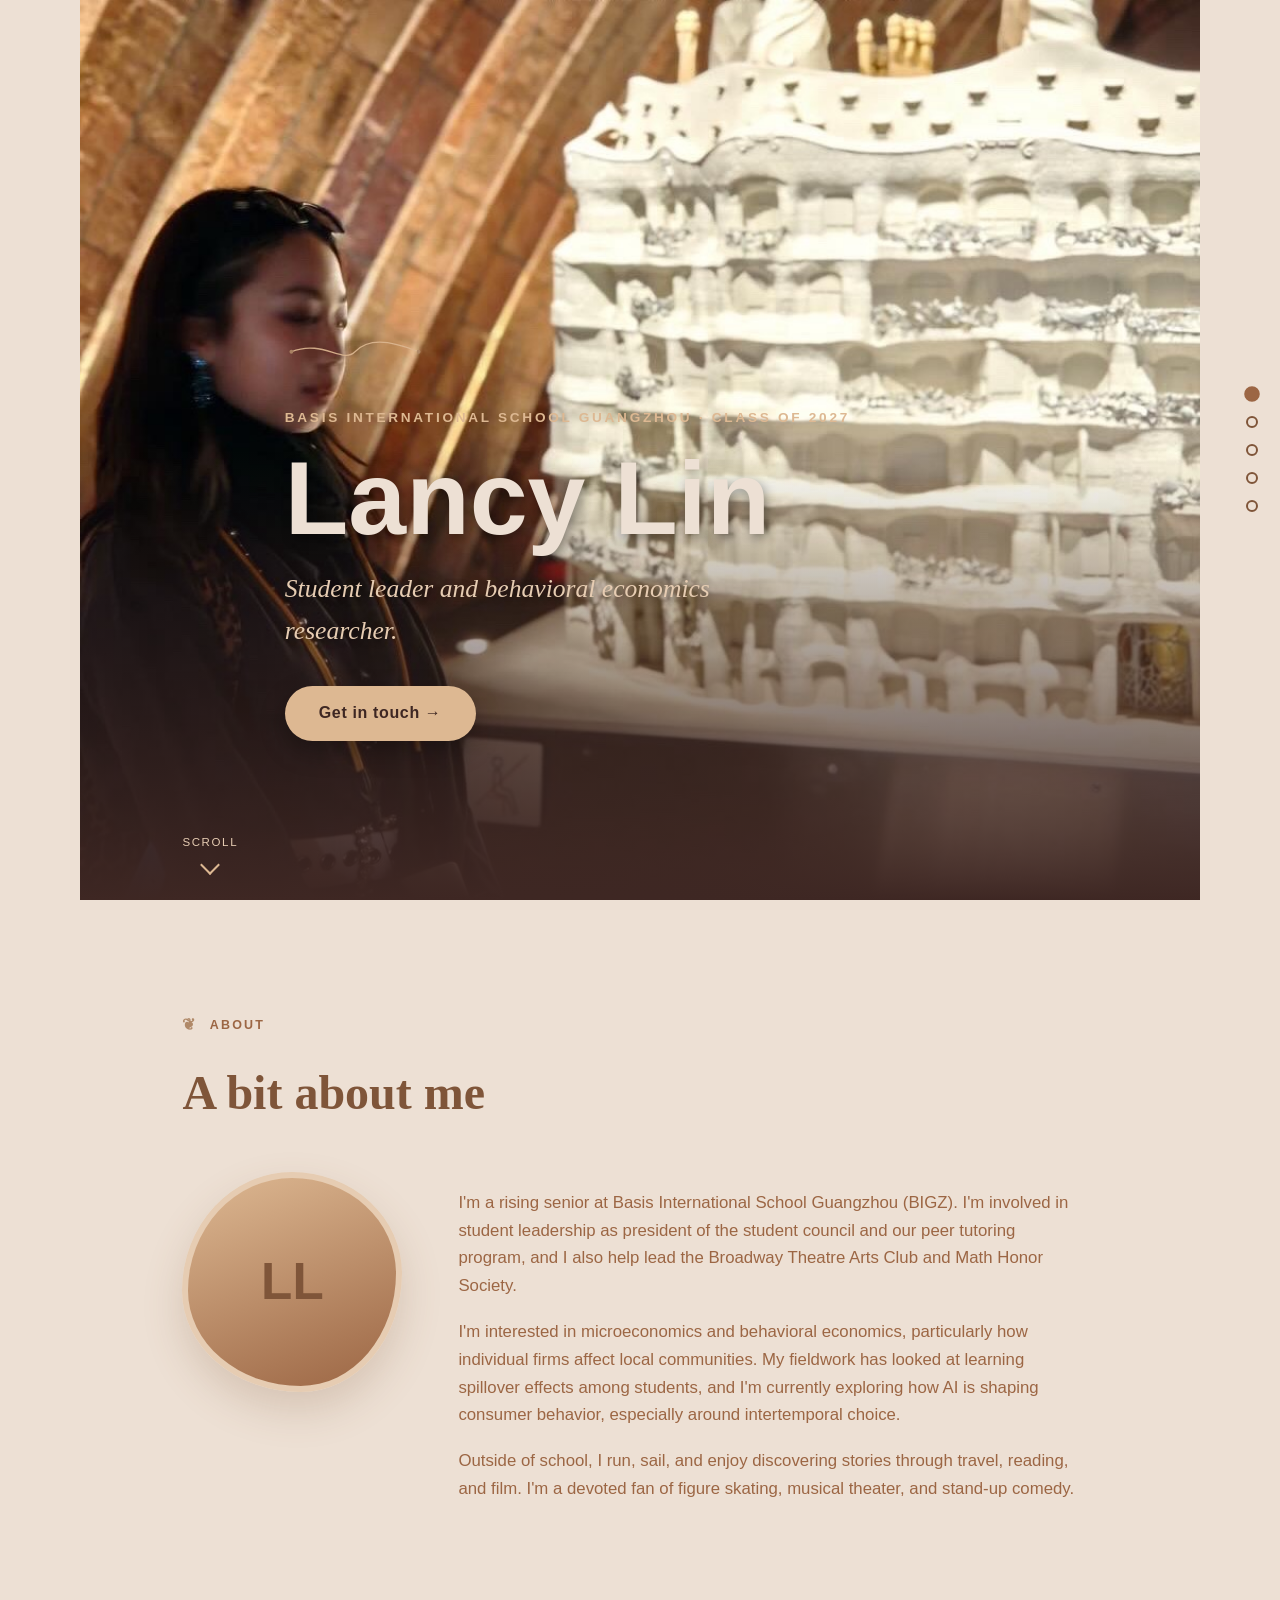
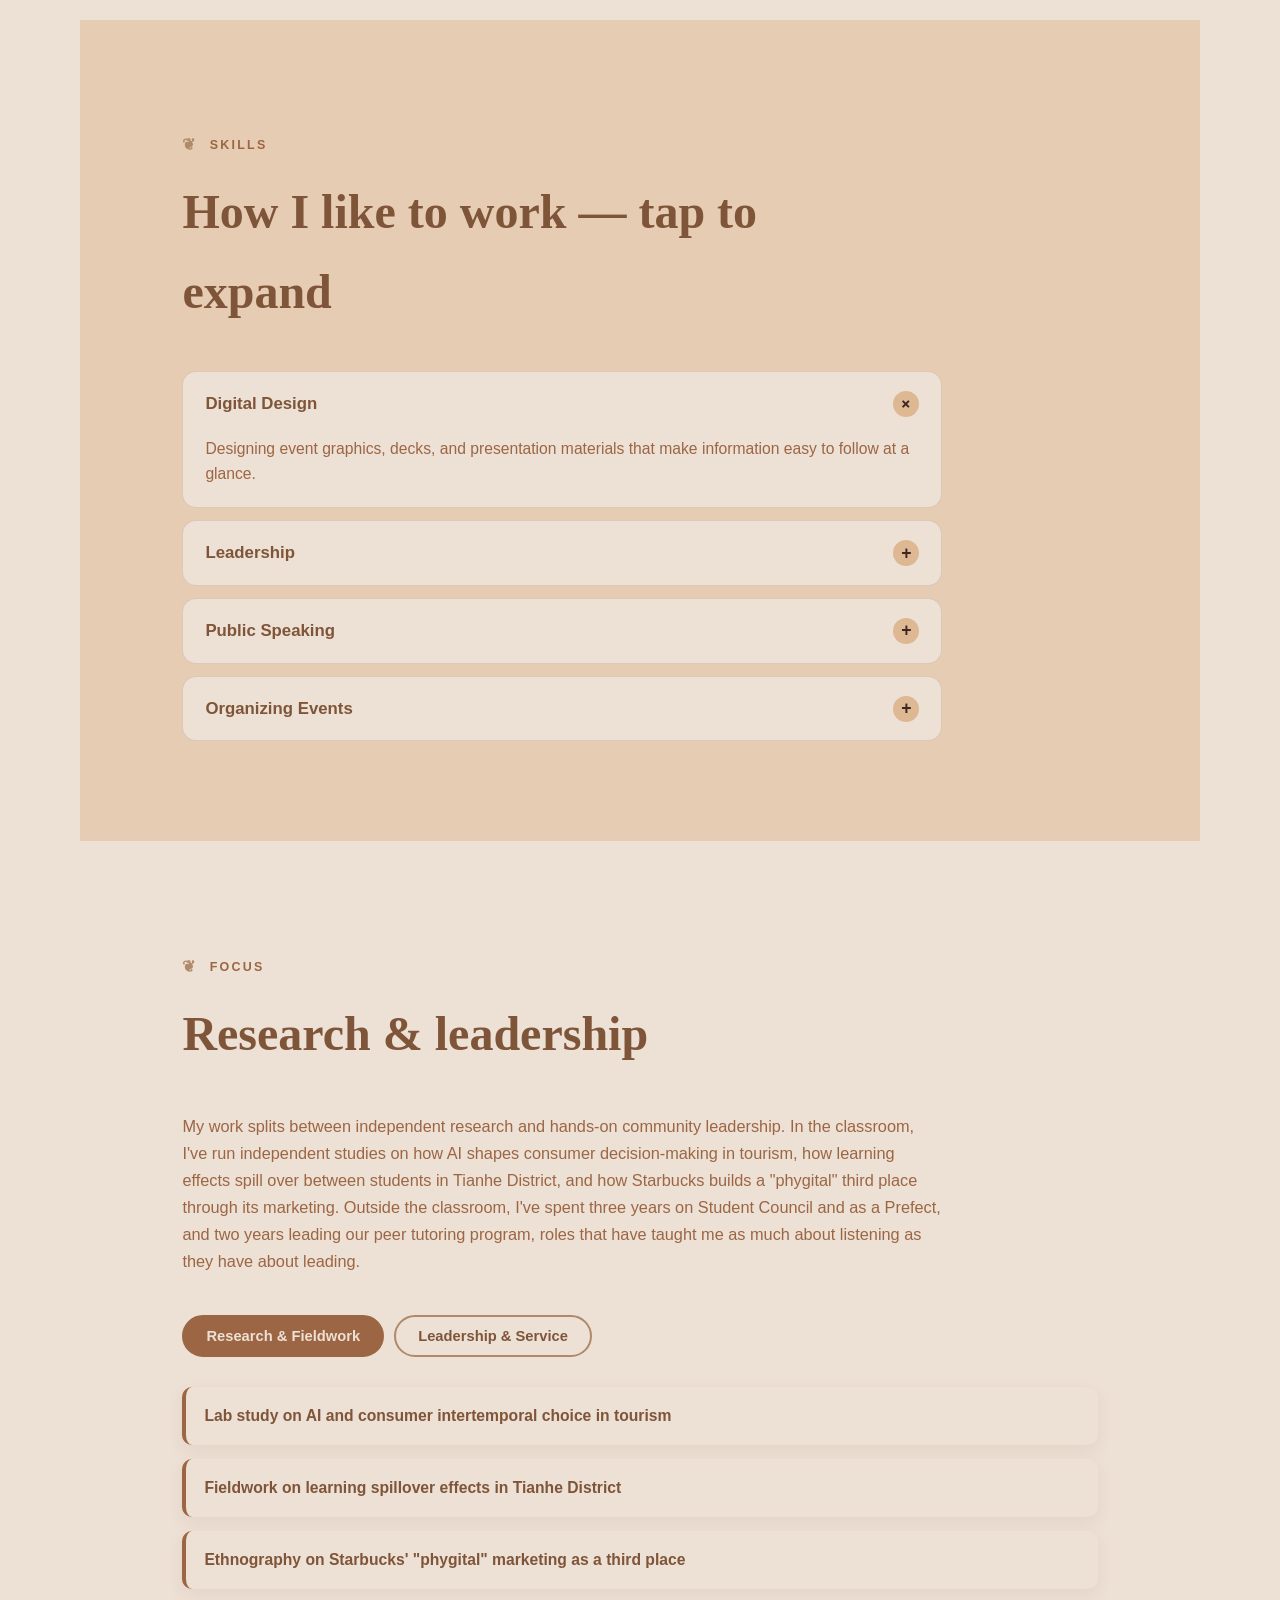
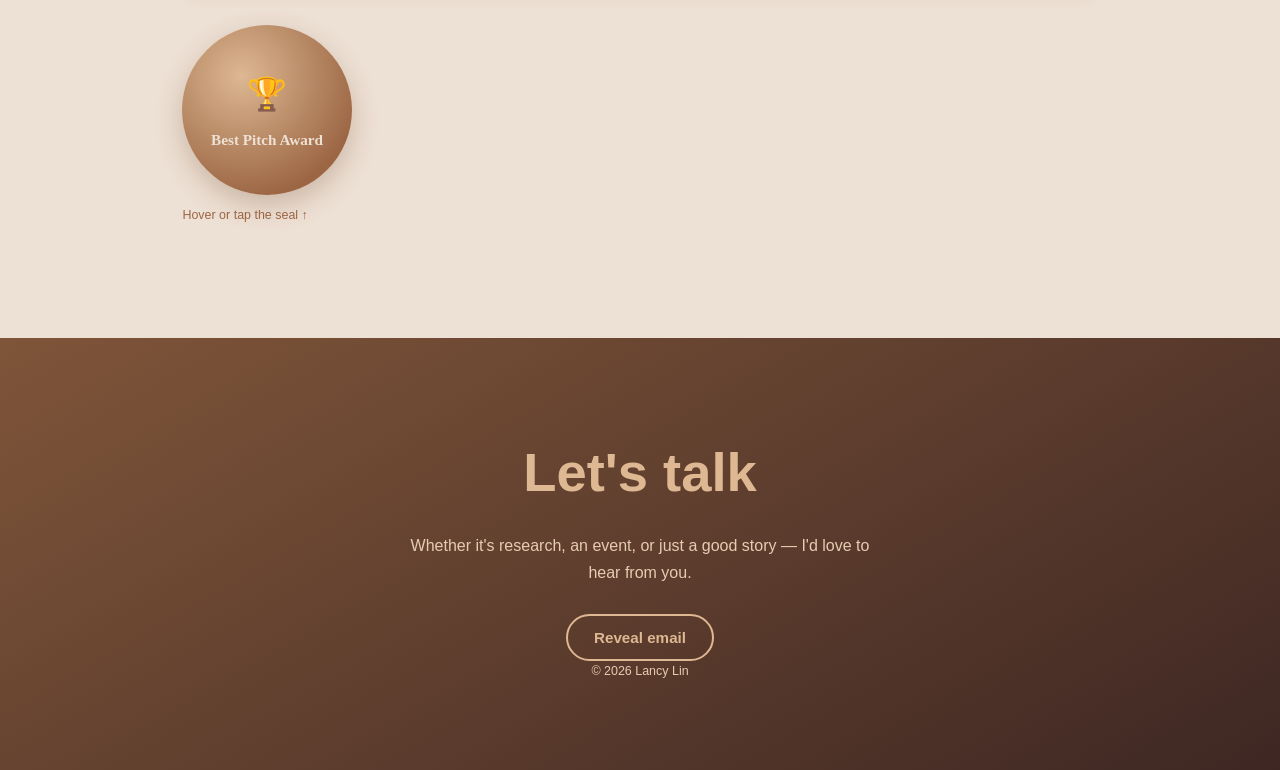
==== commit 70167880: "Add files via upload" ====
--- a/index.html
+++ b/index.html
@@ -14,7 +14,7 @@
     --rust: #9c6644;
     --clay: #7f5539;
     --espresso: #7f5539; 
-    --espresso-2: #4a3020; /* Dark brown for the background blend */
+    --espresso-2: #3E2723; /* Updated to match your new dark brown */
 
     --text-dark: #7f5539;
     --text-soft: #9c6644;
@@ -91,28 +91,37 @@
     .dot-nav { display: none; }
   }
 
-  /* ---------- Hero ---------- */
+  /* ---------- Hero / Cover Page ---------- */
   .hero {
     position: relative;
-    min-height: 100vh;
     display: flex;
     align-items: center;
     justify-content: flex-start; 
     text-align: left; 
     overflow: hidden;
-    background-color: var(--espresso-2); /* Solid dark brown base */
-    /* Blends from solid dark brown on the left, fading out to reveal the image on the right */
+    
+    /* Integrated Cover Page Background CSS */
+    background-color: #3E2723; /* Acts as a safety net */
     background-image: 
-      linear-gradient(90deg, var(--espresso-2) 0%, var(--espresso-2) 40%, rgba(74, 48, 32, 0) 100%),
+      linear-gradient(
+        to bottom, 
+        transparent 0%, 
+        transparent 50%, 
+        #3E2723 100%
+      ),
       url('photo2.jpg');
-    background-size: cover;
-    background-position: center right; /* Anchors the placeholder image to the right */
+    background-size: cover; 
+    background-position: top center;
+    background-repeat: no-repeat;
+    min-height: 100vh;
   }
   .hero-inner {
     position: relative;
     z-index: 2;
     max-width: 800px;
     padding: 0 8vw;
+    /* Adding slight top margin to push text down if it overlaps light parts of the image */
+    margin-top: 20vh; 
   }
   .hero-flourish {
     width: 140px;
@@ -128,13 +137,13 @@
     font-weight: 700;
   }
   .hero h1 {
-    font-family: var(--sans); /* Bolded, regular (sans-serif) font */
+    font-family: var(--sans); 
     font-size: clamp(3.5rem, 9vw, 6.5rem);
     line-height: 1.1;
     margin: 0 0 12px;
-    font-weight: 800; /* Extra bold */
+    font-weight: 800; 
     color: var(--cream);
-    text-shadow: 2px 4px 12px rgba(0, 0, 0, 0.25);
+    text-shadow: 2px 4px 12px rgba(0, 0, 0, 0.4);
   }
   .hero-sub {
     font-family: var(--formal);
@@ -143,26 +152,27 @@
     color: var(--parchment);
     max-width: 500px;
     margin: 0 0 34px 0;
+    text-shadow: 1px 2px 8px rgba(0, 0, 0, 0.3);
   }
   .hero-cta {
     display: inline-flex;
     align-items: center;
     gap: 10px;
     background: var(--gold);
-    color: var(--espresso-2);
+    color: #3E2723;
     text-decoration: none;
     font-weight: 700;
     padding: 14px 34px;
     border-radius: 999px;
     font-size: 1rem;
     letter-spacing: 0.04em;
-    box-shadow: 0 10px 26px rgba(127, 85, 57, 0.3);
+    box-shadow: 0 10px 26px rgba(0, 0, 0, 0.3);
     transition: transform 0.25s ease, box-shadow 0.25s ease, background 0.25s ease;
   }
   .hero-cta:hover, .hero-cta:focus-visible {
     transform: translateY(-2px);
     background: var(--cream);
-    box-shadow: 0 14px 30px rgba(127, 85, 57, 0.4);
+    box-shadow: 0 14px 30px rgba(0, 0, 0, 0.4);
   }
   .scroll-cue {
     position: absolute;
@@ -176,6 +186,7 @@
     flex-direction: column;
     align-items: center;
     gap: 6px;
+    z-index: 2;
   }
   .scroll-cue .arrow {
     width: 14px; height: 14px;
@@ -400,12 +411,9 @@
     .about-grid { grid-template-columns: 1fr; }
     .photo-wrap { width: 160px; height: 160px; }
     section { padding: 76px 8vw; }
-    .hero-inner { padding: 0 6vw; }
-    /* Adjusting background on mobile to ensure text remains readable */
-    .hero {
-      background-image: 
-        linear-gradient(90deg, var(--espresso-2) 0%, var(--espresso-2) 65%, rgba(74, 48, 32, 0) 100%),
-        url('photo2.jpg');
+    .hero-inner { 
+      padding: 0 6vw; 
+      margin-top: 30vh; /* Pushes text further down on mobile to clear the image */
     }
   }
 </style>
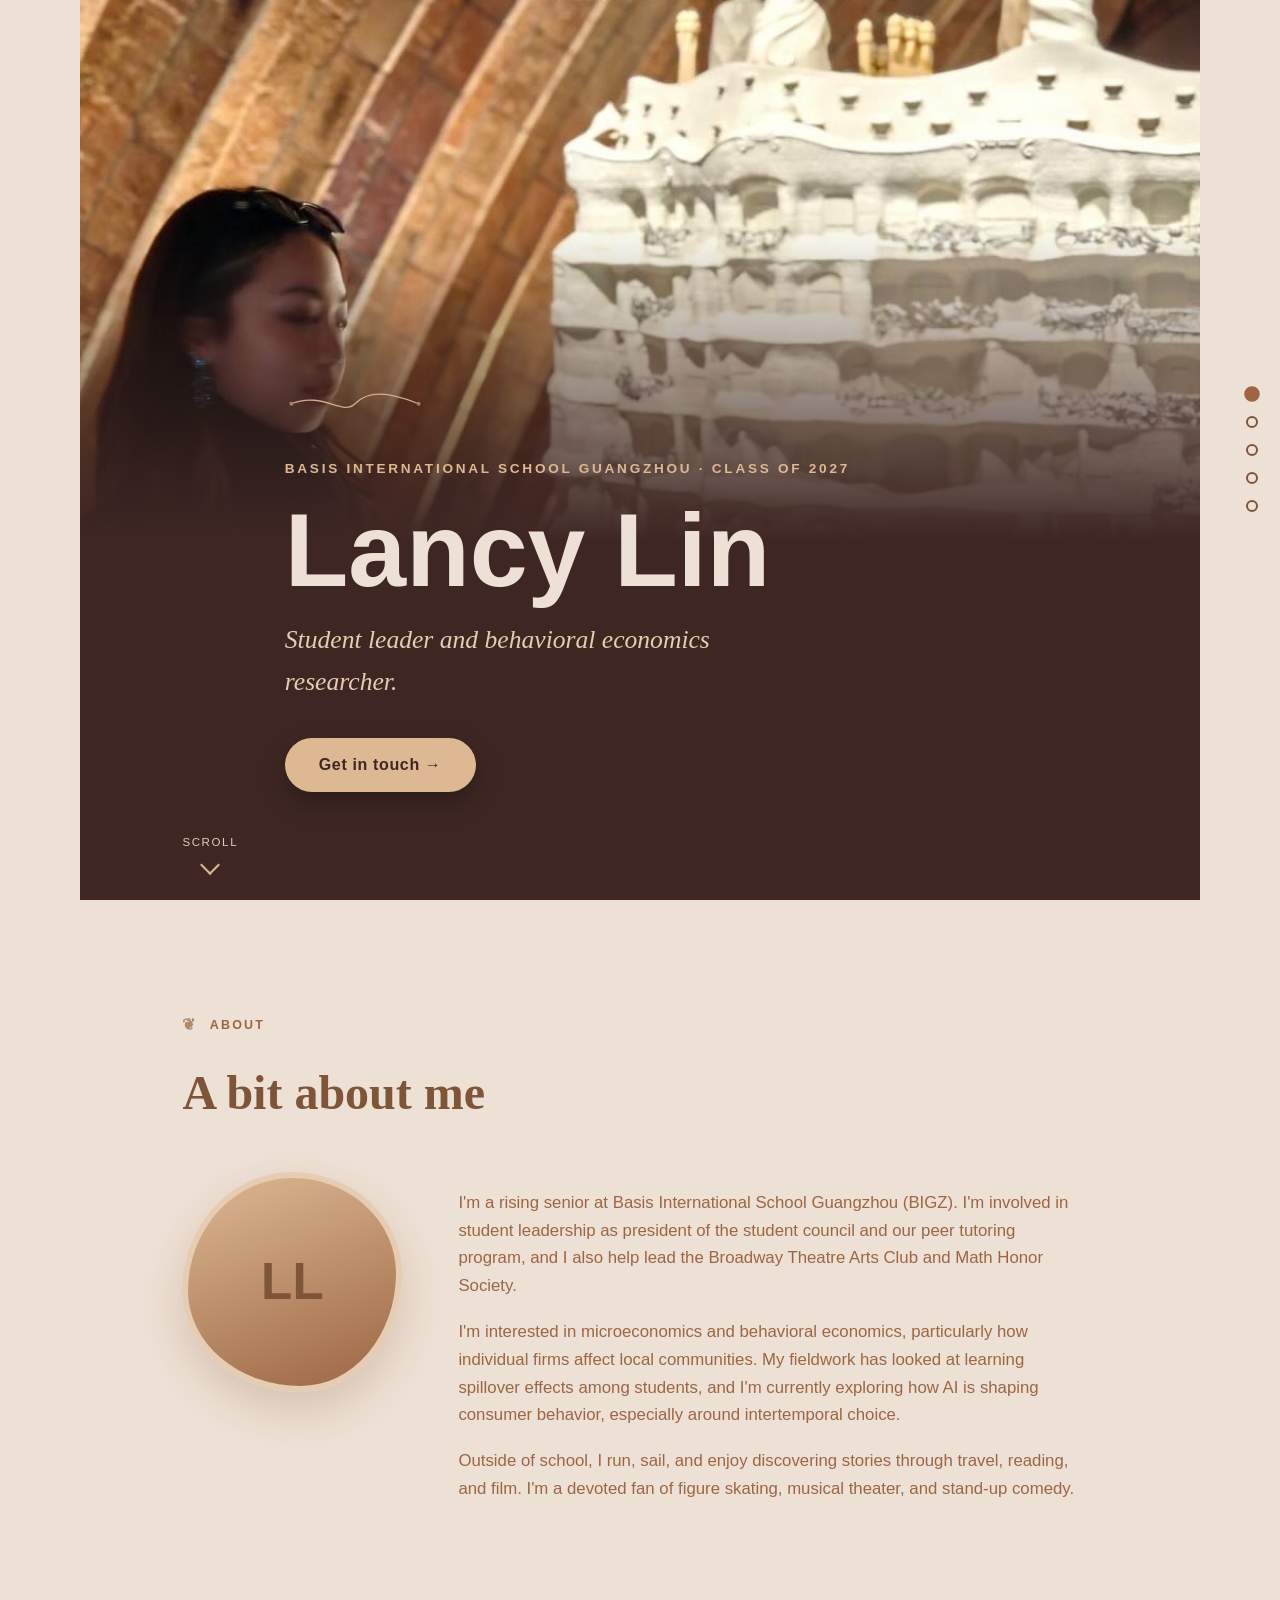
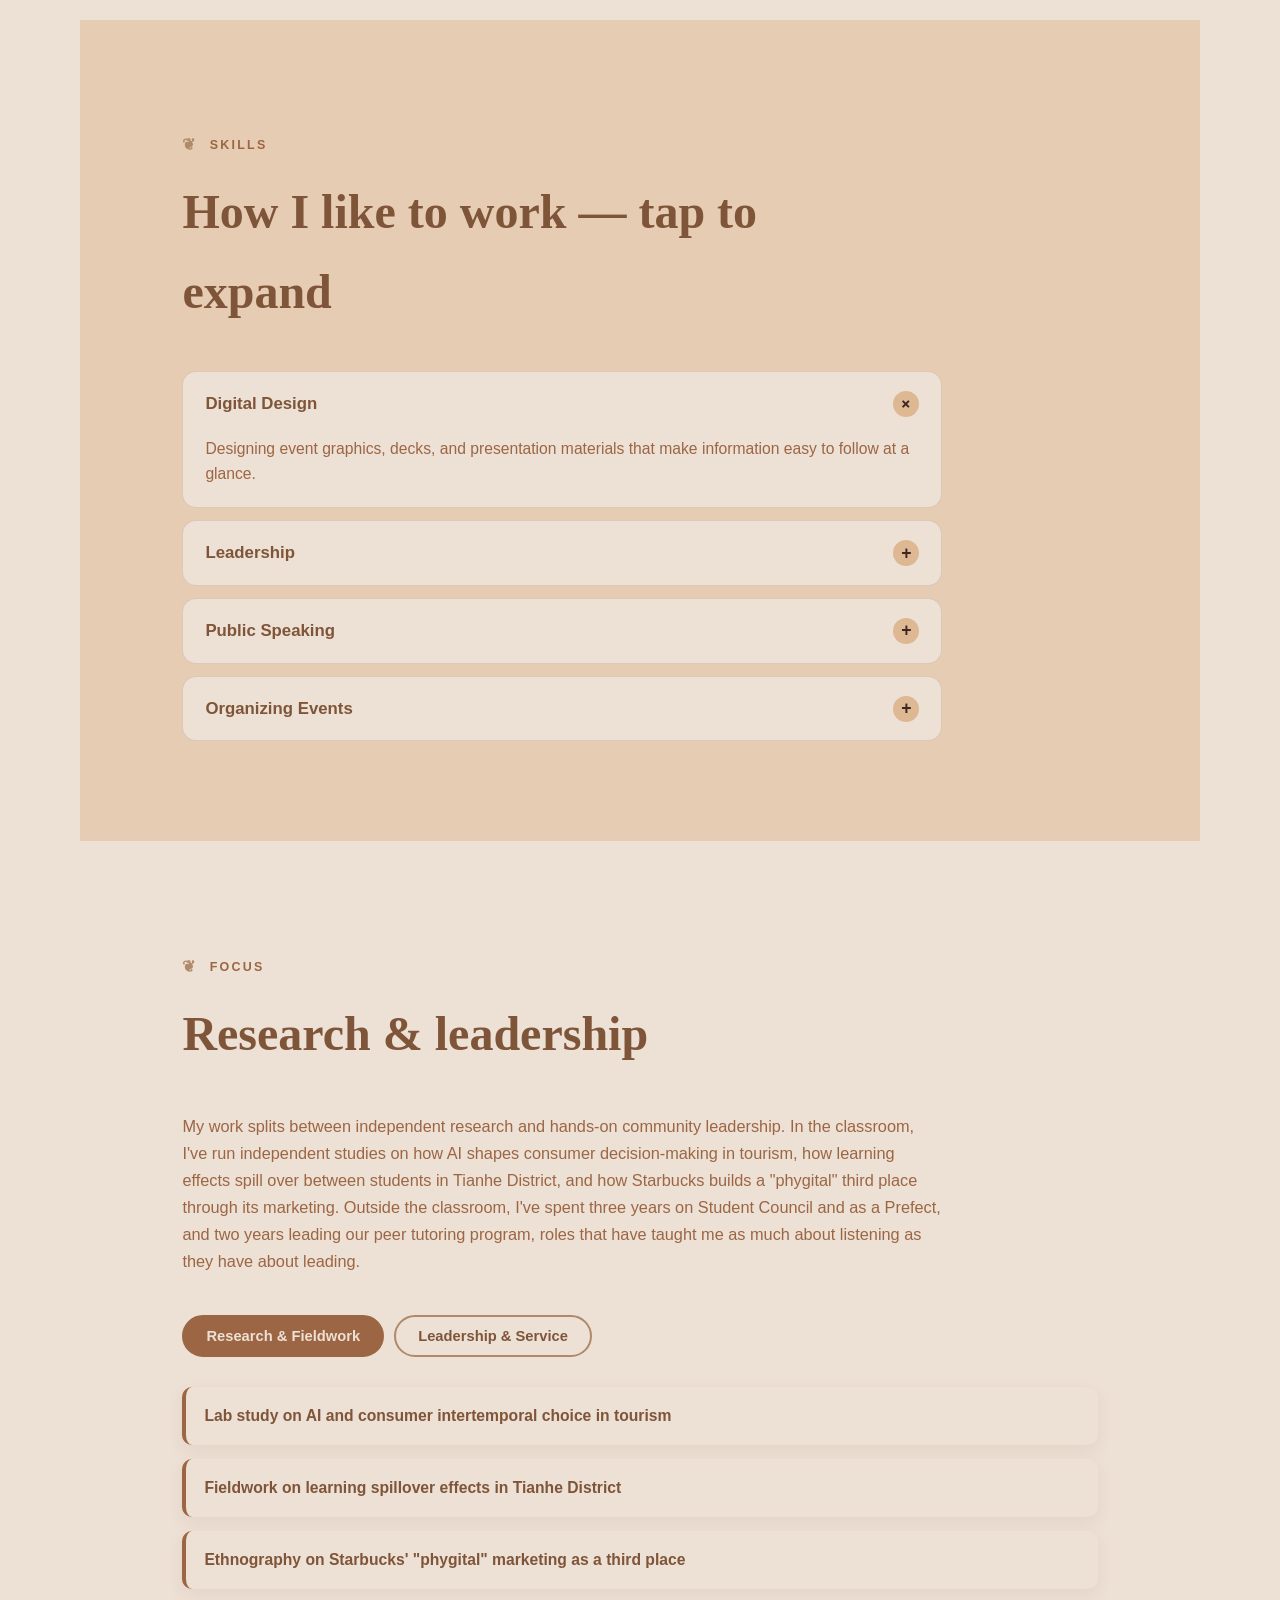
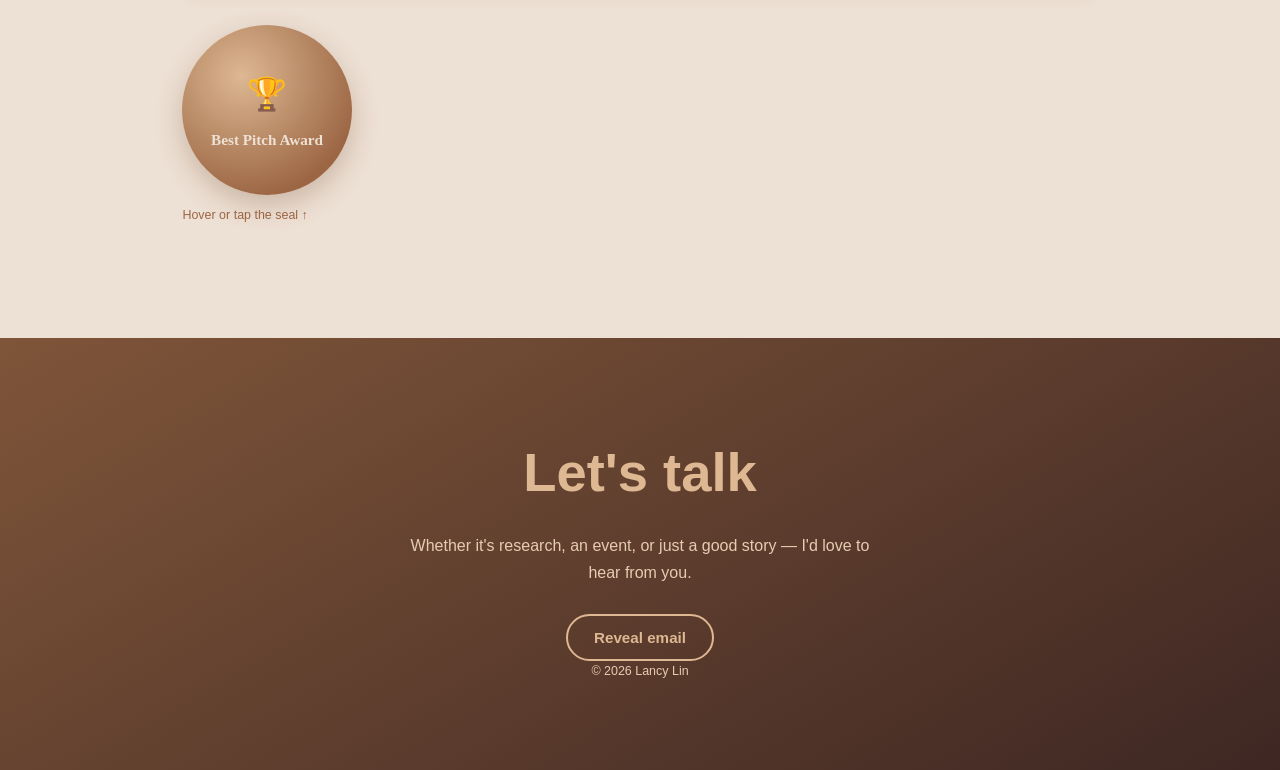
==== commit 30556b04: "Add files via upload" ====
--- a/index.html
+++ b/index.html
@@ -14,7 +14,7 @@
     --rust: #9c6644;
     --clay: #7f5539;
     --espresso: #7f5539; 
-    --espresso-2: #3E2723; /* Updated to match your new dark brown */
+    --espresso-2: #3E2723; /* Dark brown */
 
     --text-dark: #7f5539;
     --text-soft: #9c6644;
@@ -95,19 +95,21 @@
   .hero {
     position: relative;
     display: flex;
-    align-items: center;
+    /* Aligns text to the bottom of the section */
+    align-items: flex-end; 
     justify-content: flex-start; 
     text-align: left; 
     overflow: hidden;
+    padding-bottom: 12vh; /* Elevates the text slightly from the very bottom edge */
     
-    /* Integrated Cover Page Background CSS */
-    background-color: #3E2723; /* Acts as a safety net */
+    background-color: #3E2723; /* Safety net color */
     background-image: 
       linear-gradient(
         to bottom, 
         transparent 0%, 
-        transparent 50%, 
-        #3E2723 100%
+        transparent 25%, /* Starts fading here */
+        #3E2723 60%,    /* Reaches 100% solid brown at 60% down the screen */
+        #3E2723 100%    /* Stays solid brown through the rest of the bottom */
       ),
       url('photo2.jpg');
     background-size: cover; 
@@ -120,8 +122,7 @@
     z-index: 2;
     max-width: 800px;
     padding: 0 8vw;
-    /* Adding slight top margin to push text down if it overlaps light parts of the image */
-    margin-top: 20vh; 
+    /* The text will naturally grow upward from the bottom, staying in the solid brown area */
   }
   .hero-flourish {
     width: 140px;
@@ -143,7 +144,6 @@
     margin: 0 0 12px;
     font-weight: 800; 
     color: var(--cream);
-    text-shadow: 2px 4px 12px rgba(0, 0, 0, 0.4);
   }
   .hero-sub {
     font-family: var(--formal);
@@ -152,7 +152,6 @@
     color: var(--parchment);
     max-width: 500px;
     margin: 0 0 34px 0;
-    text-shadow: 1px 2px 8px rgba(0, 0, 0, 0.3);
   }
   .hero-cta {
     display: inline-flex;
@@ -411,9 +410,11 @@
     .about-grid { grid-template-columns: 1fr; }
     .photo-wrap { width: 160px; height: 160px; }
     section { padding: 76px 8vw; }
+    .hero {
+      padding-bottom: 14vh;
+    }
     .hero-inner { 
       padding: 0 6vw; 
-      margin-top: 30vh; /* Pushes text further down on mobile to clear the image */
     }
   }
 </style>
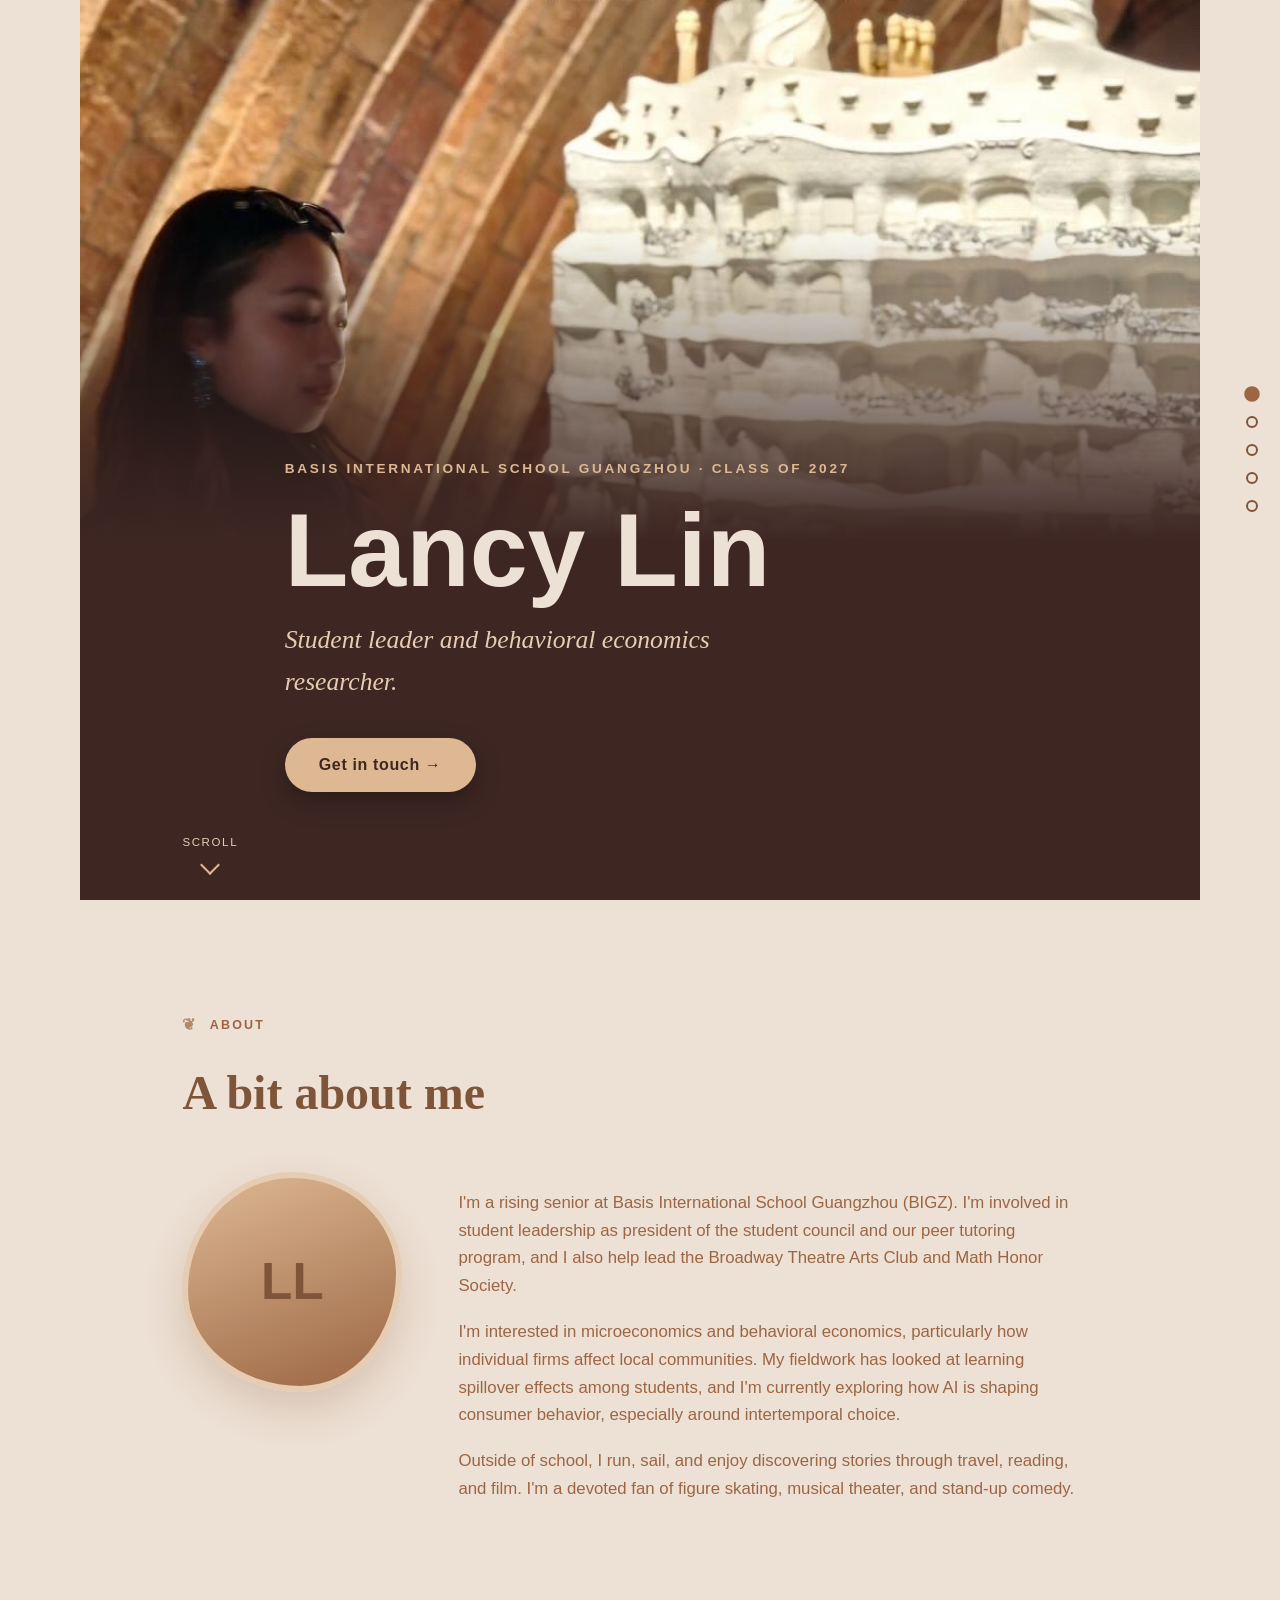
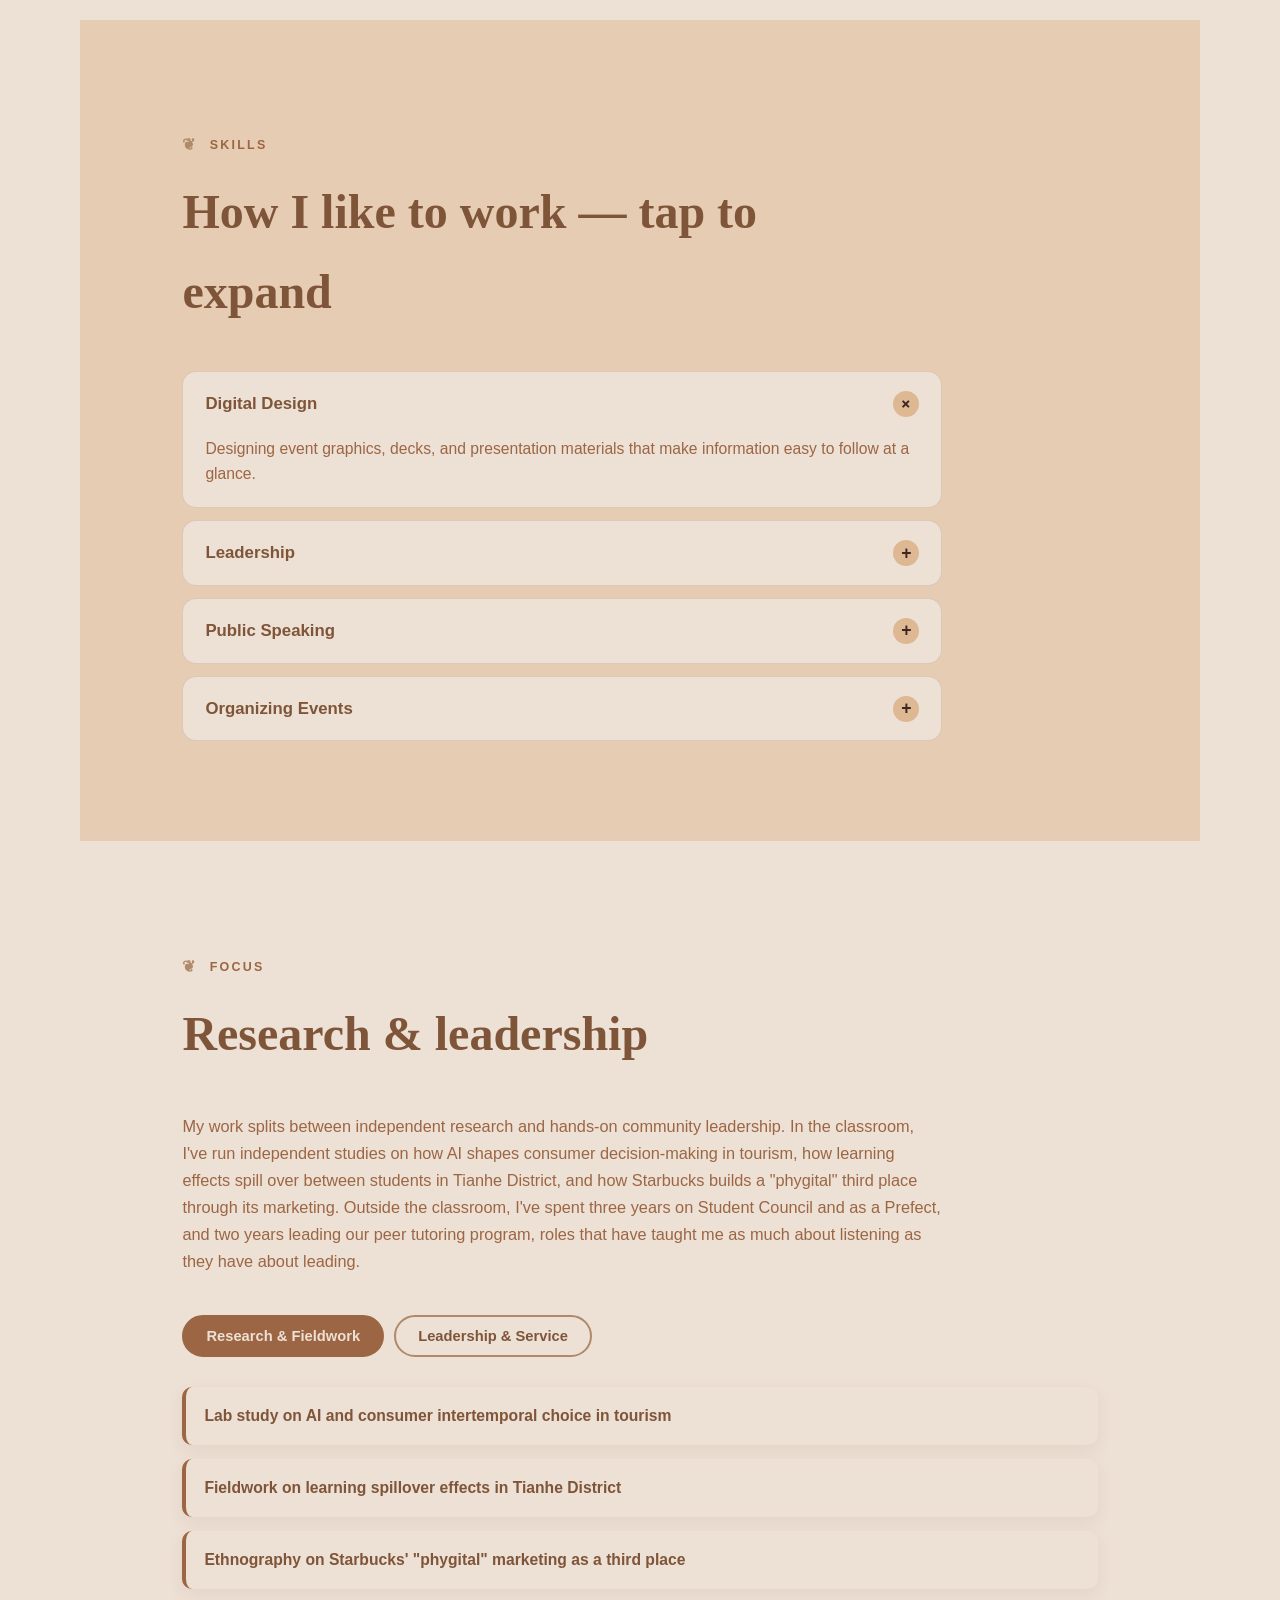
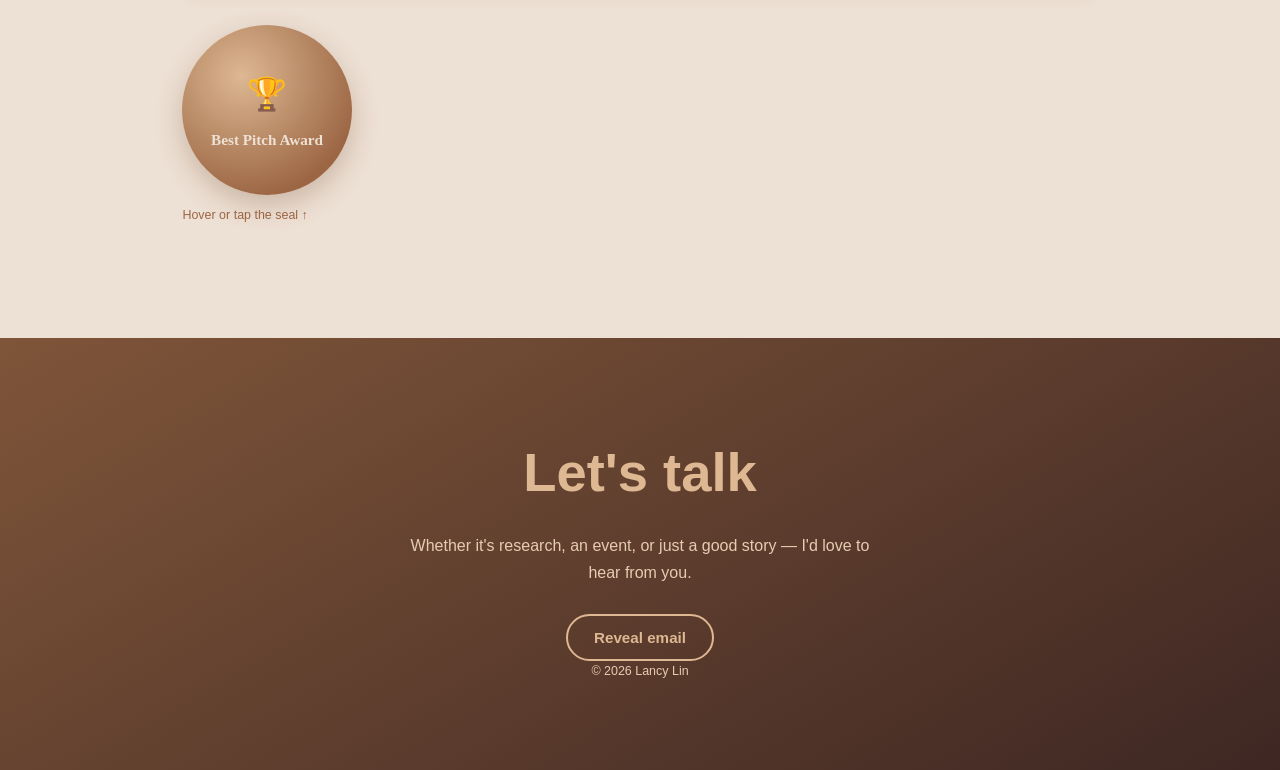
==== commit af0e264d: "Add files via upload" ====
--- a/index.html
+++ b/index.html
@@ -124,11 +124,6 @@
     padding: 0 8vw;
     /* The text will naturally grow upward from the bottom, staying in the solid brown area */
   }
-  .hero-flourish {
-    width: 140px;
-    margin: 0 0 20px 0;
-    opacity: 0.9;
-  }
   .eyebrow {
     font-size: 0.85rem;
     letter-spacing: 0.2em;
@@ -431,11 +426,6 @@
 
 <section class="hero" id="hero">
   <div class="hero-inner">
-    <svg class="hero-flourish" viewBox="0 0 220 40" aria-hidden="true">
-      <path d="M10 20 C 60 0, 90 40, 110 20 S 160 0, 210 20" fill="none" stroke="#ddb892" stroke-width="2"/>
-      <circle cx="10" cy="20" r="3" fill="#b08968"/>
-      <circle cx="210" cy="20" r="3" fill="#b08968"/>
-    </svg>
     <p class="eyebrow">Basis International School Guangzhou &middot; Class of 2027</p>
     <h1>Lancy Lin</h1>
     <p class="hero-sub">Student leader and behavioral economics researcher.</p>
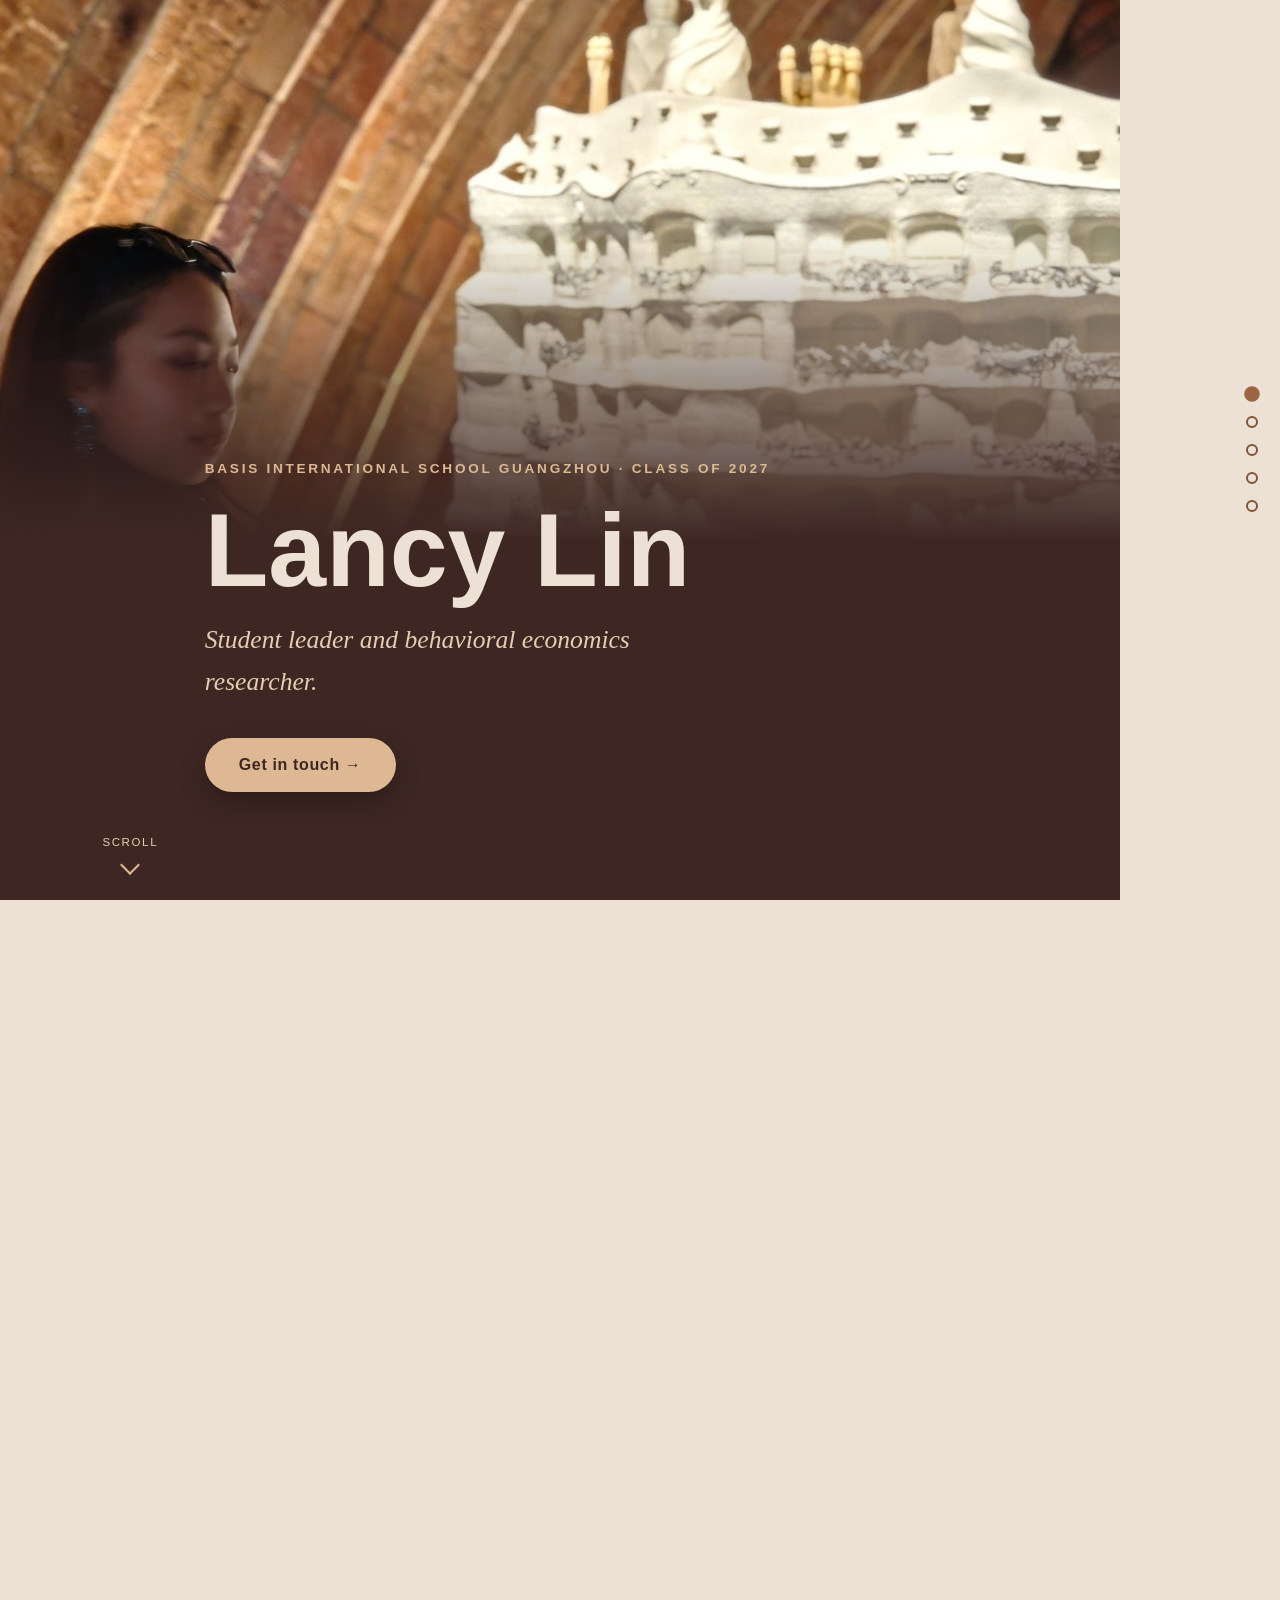
==== commit 6e3941e9: "Add files via upload" ====
--- a/index.html
+++ b/index.html
@@ -25,15 +25,31 @@
     --sans: -apple-system, BlinkMacSystemFont, "Segoe UI", Roboto, "Helvetica Neue", Arial, sans-serif;
   }
 
-  * { box-sizing: border-box; }
-  html { scroll-behavior: smooth; }
+  /* Universal Box Sizing */
+  * { 
+    box-sizing: border-box; 
+  }
+  
+  html { 
+    scroll-behavior: smooth; 
+  }
+
+  /* Hard reset to ensure absolutely zero white space on edges */
+  html, body {
+    margin: 0 !important;
+    padding: 0 !important;
+    width: 100%;
+    height: 100%;
+    overflow-x: hidden; /* Prevents horizontal scrolling */
+  }
+
   body {
-    margin: 0;
     font-family: var(--sans);
     color: var(--text-dark);
     background: var(--cream);
     line-height: 1.65;
   }
+
   @media (prefers-reduced-motion: reduce){
     html { scroll-behavior: auto; }
     * { animation-duration: 0.001ms !important; animation-iteration-count: 1 !important; transition-duration: 0.001ms !important; }
@@ -95,34 +111,37 @@
   .hero {
     position: relative;
     display: flex;
-    /* Aligns text to the bottom of the section */
     align-items: flex-end; 
     justify-content: flex-start; 
     text-align: left; 
     overflow: hidden;
-    padding-bottom: 12vh; /* Elevates the text slightly from the very bottom edge */
+    padding-bottom: 12vh;
     
-    background-color: #3E2723; /* Safety net color */
+    /* Using 100% instead of 100vw to prevent horizontal scrollbars on Windows */
+    width: 100%;
+    min-height: 100vh;
+    margin: 0;
+    
+    background-color: #3E2723; 
     background-image: 
       linear-gradient(
         to bottom, 
         transparent 0%, 
-        transparent 25%, /* Starts fading here */
-        #3E2723 60%,    /* Reaches 100% solid brown at 60% down the screen */
-        #3E2723 100%    /* Stays solid brown through the rest of the bottom */
+        transparent 25%, 
+        #3E2723 60%,    
+        #3E2723 100%    
       ),
       url('photo2.jpg');
+    /* 'cover' scales the background to fill the entire container, cropping overflow to prevent white space */
     background-size: cover; 
-    background-position: top center;
+    background-position: center center; 
     background-repeat: no-repeat;
-    min-height: 100vh;
   }
   .hero-inner {
     position: relative;
     z-index: 2;
     max-width: 800px;
     padding: 0 8vw;
-    /* The text will naturally grow upward from the bottom, staying in the solid brown area */
   }
   .eyebrow {
     font-size: 0.85rem;
